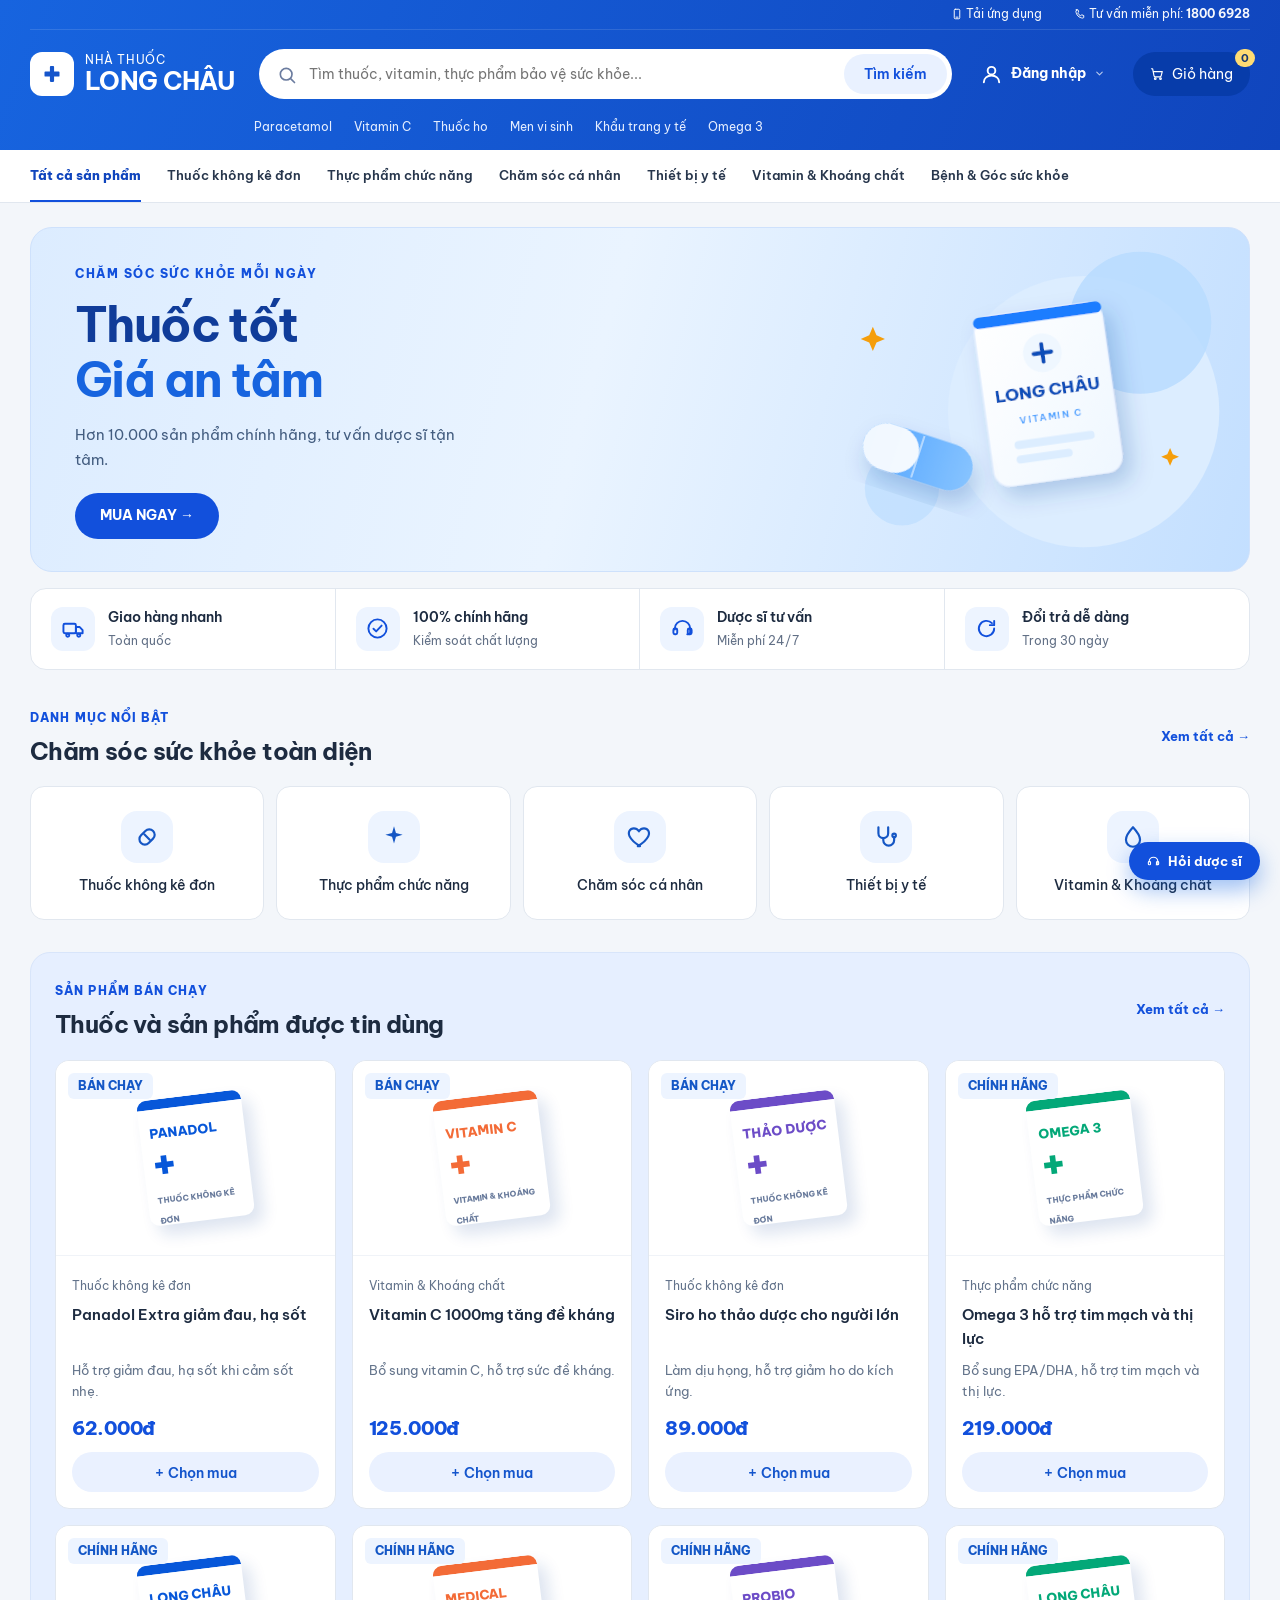
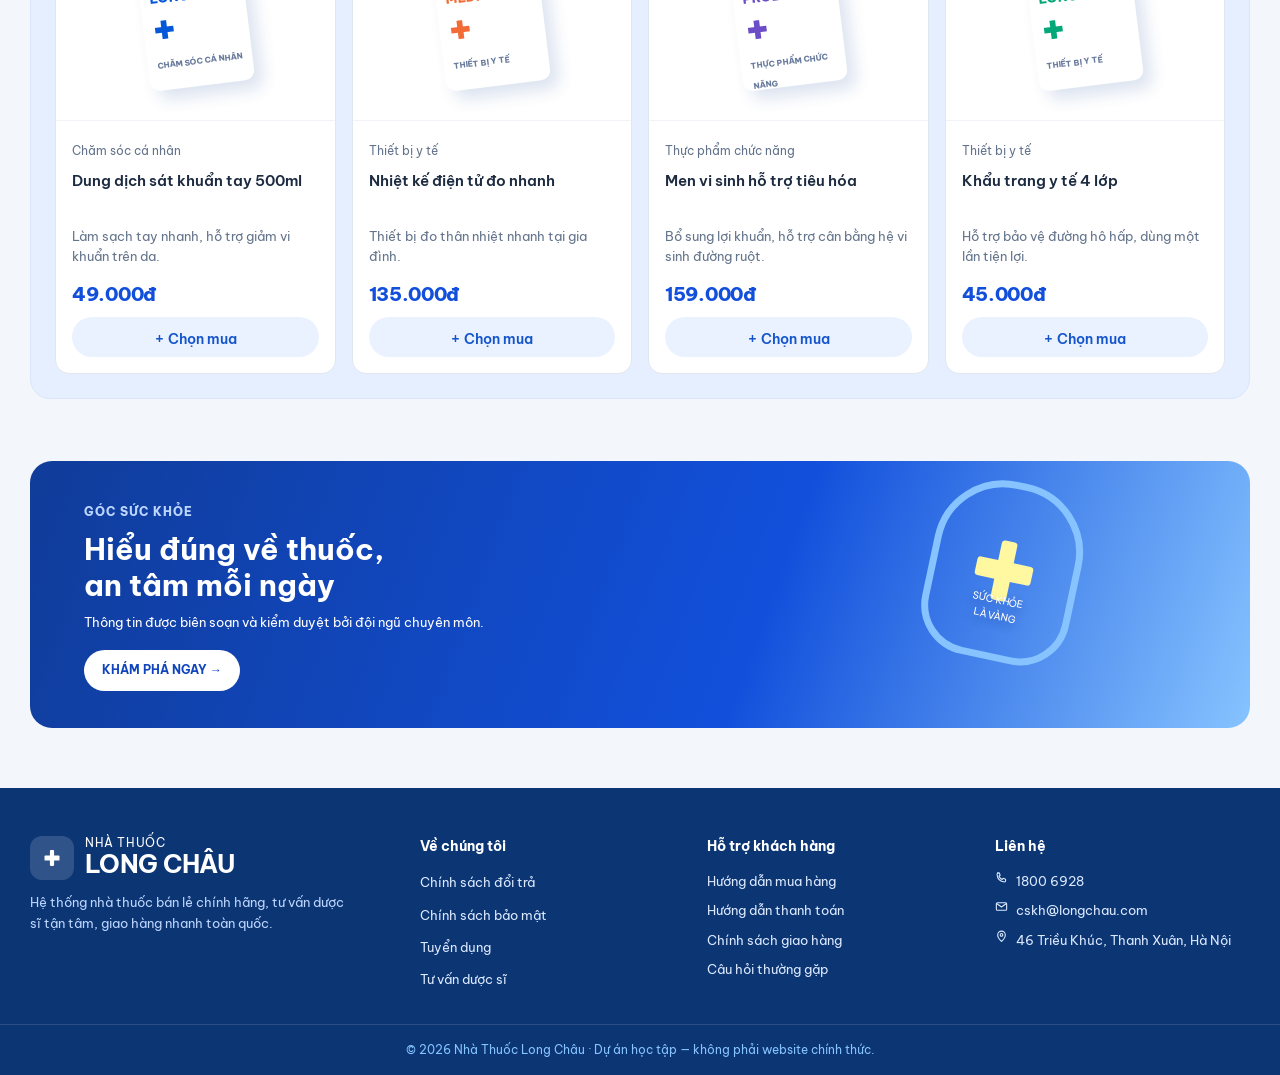
==== identify-service/src/main/resources/static/index.html @ c0bcef38 "Add storefront, staff portal, and Google OAuth login" ====
<!doctype html>
<html lang="vi">
  <head>
    <meta charset="utf-8" />
    <meta name="viewport" content="width=device-width, initial-scale=1" />
    <title>Nhà thuốc Long Châu</title>
    <link rel="preconnect" href="https://fonts.googleapis.com" />
    <link rel="preconnect" href="https://fonts.gstatic.com" crossorigin />
    <link
      href="https://fonts.googleapis.com/css2?family=Be+Vietnam+Pro:wght@400;500;600;700;800&display=swap"
      rel="stylesheet"
    />
    <link rel="stylesheet" href="assets/css/style.css?v=24" />
    <link rel="stylesheet" href="assets/css/refresh.css?v=43" />
  </head>
  <body>
    <header class="site-header">
      <div class="topline">
        <span><svg class="icon-svg" viewBox="0 0 24 24" fill="none" stroke="currentColor" stroke-width="2" stroke-linecap="round" stroke-linejoin="round" ><rect x="6.5" y="2.5" width="11" height="19" rx="2"/><line x1="10" y1="18.3" x2="14" y2="18.3"/></svg> Tải ứng dụng</span
        ><span><svg class="icon-svg" viewBox="0 0 24 24" fill="none" stroke="currentColor" stroke-width="2" stroke-linecap="round" stroke-linejoin="round" ><path d="M4.5 3.5h3.4l1.6 4.4-2.2 1.8a13 13 0 0 0 6 6l1.8-2.2 4.4 1.6v3.4c0 1-.9 1.8-1.9 1.7C9.9 19.6 4.4 14.1 3.8 6.4c-.1-1 .7-1.9 1.7-1.9Z"/></svg> Tư vấn miễn phí: <b>1800 6928</b></span>
      </div>
      <div class="header-main wrap">
        <a class="brand" href="#top" aria-label="Nhà thuốc Long Châu"
          ><span class="brand-mark"><svg class="icon-svg filled" viewBox="0 0 24 24" fill="currentColor" ><path d="M10.5 2.5h3a1 1 0 0 1 1 1V9h5.5a1 1 0 0 1 1 1v4a1 1 0 0 1-1 1H14.5v5.5a1 1 0 0 1-1 1h-3a1 1 0 0 1-1-1V15H4a1 1 0 0 1-1-1v-4a1 1 0 0 1 1-1h5.5V3.5a1 1 0 0 1 1-1Z"/></svg></span
          ><span>NHÀ THUỐC<strong>LONG CHÂU</strong></span></a
        >
        <label class="search"
          ><span><svg class="icon-svg" viewBox="0 0 24 24" fill="none" stroke="currentColor" stroke-width="2" stroke-linecap="round" stroke-linejoin="round" ><circle cx="11" cy="11" r="7"/><line x1="21" y1="21" x2="16.65" y2="16.65"/></svg></span
          ><input
            id="searchInput"
            placeholder="Tìm thuốc, vitamin, thực phẩm bảo vệ sức khỏe..."
          /><button id="searchButton">Tìm kiếm</button></label
        >
        <div class="account-menu" id="accountMenu">
          <a class="account" id="accountLink" href="staff/login.html"
            ><span><svg class="icon-svg" viewBox="0 0 24 24" fill="none" stroke="currentColor" stroke-width="2" stroke-linecap="round" stroke-linejoin="round" ><circle cx="12" cy="8" r="4"/><path d="M4 20c0-4 3.6-7 8-7s8 3 8 7"/></svg></span><b id="accountLabel">Đăng nhập</b><i class="account-caret"><svg class="icon-svg" viewBox="0 0 24 24" fill="none" stroke="currentColor" stroke-width="2.4" stroke-linecap="round" stroke-linejoin="round"><polyline points="6 9 12 15 18 9"/></svg></i></a
          >
          <div class="account-dropdown" id="accountDropdown" hidden>
            <button type="button" data-nav="personal"><svg class="icon-svg" viewBox="0 0 24 24" fill="none" stroke="currentColor" stroke-width="2" stroke-linecap="round" stroke-linejoin="round" ><circle cx="12" cy="12" r="9"/><circle cx="12" cy="10" r="3"/><path d="M6.5 19c1-2.5 3.2-4 5.5-4s4.5 1.5 5.5 4"/></svg> <span>Thông tin cá nhân</span></button>
            <button type="button" data-nav="orders"><svg class="icon-svg" viewBox="0 0 24 24" fill="none" stroke="currentColor" stroke-width="2" stroke-linecap="round" stroke-linejoin="round" ><rect x="5" y="4" width="14" height="17" rx="2"/><path d="M9 3.5h6a1 1 0 0 1 1 1V6H8V4.5a1 1 0 0 1 1-1Z"/><line x1="8" y1="11" x2="16" y2="11"/><line x1="8" y1="15" x2="14" y2="15"/></svg> <span>Đơn hàng của tôi</span></button>
            <button type="button" data-nav="address"><svg class="icon-svg" viewBox="0 0 24 24" fill="none" stroke="currentColor" stroke-width="2" stroke-linecap="round" stroke-linejoin="round" ><path d="M12 21s7-6.5 7-12a7 7 0 1 0-14 0c0 5.5 7 12 7 12Z"/><circle cx="12" cy="9" r="2.4"/></svg> <span>Sổ địa chỉ nhận hàng</span></button>
            <button type="button" class="logout" id="headerLogout"><svg class="icon-svg" viewBox="0 0 24 24" fill="none" stroke="currentColor" stroke-width="2" stroke-linecap="round" stroke-linejoin="round" ><path d="M9 21H5a2 2 0 0 1-2-2V5a2 2 0 0 1 2-2h4"/><polyline points="16 17 21 12 16 7"/><line x1="21" y1="12" x2="9" y2="12"/></svg> <span>Đăng xuất</span></button>
          </div>
        </div>
        <button class="cart" id="cartButton" aria-label="Giỏ hàng">
          <svg class="icon-svg" viewBox="0 0 24 24" fill="none" stroke="currentColor" stroke-width="2" stroke-linecap="round" stroke-linejoin="round" ><circle cx="9" cy="20" r="1.4"/><circle cx="18" cy="20" r="1.4"/><path d="M2.5 3h2l2.4 12.2a2 2 0 0 0 2 1.6h8.2a2 2 0 0 0 2-1.6L21 8H6"/></svg> <span>Giỏ hàng</span><i id="cartCount">0</i>
        </button>
      </div>
      <div class="keywords wrap">
        <a href="#products" data-search="Paracetamol">Paracetamol</a
        ><a href="#products" data-search="Vitamin C">Vitamin C</a
        ><a href="#products" data-search="Siro ho">Thuốc ho</a
        ><a href="#products" data-search="Men vi sinh">Men vi sinh</a
        ><a href="#products" data-search="Khẩu trang y tế">Khẩu trang y tế</a
        ><a href="#products" data-search="Omega 3">Omega 3</a>
      </div>
    </header>

    <nav class="category-nav">
      <div class="wrap">
        <a href="#products" data-category="">Tất cả sản phẩm</a
        ><a href="#products" data-category="Thuốc không kê đơn"
          >Thuốc không kê đơn</a
        ><a href="#products" data-category="Thực phẩm chức năng"
          >Thực phẩm chức năng</a
        ><a href="#products" data-category="Chăm sóc cá nhân"
          >Chăm sóc cá nhân</a
        ><a href="#products" data-category="Thiết bị y tế">Thiết bị y tế</a
        ><a href="#advice">Bệnh & Góc sức khỏe</a
        >
      </div>
    </nav>

    <main id="top">
      <section class="hero">
        <div class="wrap hero-inner">
          <div class="hero-copy">
            <span class="hero-tag">CHĂM SÓC SỨC KHỎE MỖI NGÀY</span>
            <h1>Thuốc tốt<br /><em>Giá an tâm</em></h1>
            <p>Hơn 10.000 sản phẩm chính hãng, tư vấn dược sĩ tận tâm.</p>
            <a class="cta" href="#products">MUA NGAY →</a>
          </div>
          <div class="hero-art" aria-hidden="true">
            <svg viewBox="0 0 520 380" xmlns="http://www.w3.org/2000/svg">
              <defs>
                <linearGradient id="heroCard" x1="0" y1="0" x2="1" y2="1">
                  <stop offset="0" stop-color="#ffffff" />
                  <stop offset="1" stop-color="#eff7ff" />
                </linearGradient>
                <linearGradient id="heroCapsule" x1="0" y1="0" x2="1" y2="0">
                  <stop offset="0" stop-color="#4fa3ff" />
                  <stop offset="1" stop-color="#86c3ff" />
                </linearGradient>
                <filter id="heroShadow" x="-40%" y="-40%" width="180%" height="180%">
                  <feDropShadow dx="10" dy="14" stdDeviation="14" flood-color="#0b3e94" flood-opacity="0.22" />
                </filter>
              </defs>
              <circle cx="345" cy="205" r="168" fill="#dcedff" />
              <circle cx="415" cy="95" r="88" fill="#b9dcff" opacity="0.85" />
              <circle cx="120" cy="300" r="46" fill="#b9dcff" opacity="0.6" />

              <g transform="rotate(-8 300 190)" filter="url(#heroShadow)">
                <rect x="222" y="78" width="160" height="212" rx="20" fill="url(#heroCard)" stroke="#eaf2ff" stroke-width="1.5" />
                <rect x="222" y="78" width="160" height="14" rx="7" fill="#1f7dff" />
                <circle cx="302" cy="132" r="24" fill="#eff7ff" />
                <path d="M302 121v22M291 132h22" stroke="#0b4eb8" stroke-width="5" stroke-linecap="round" />
                <text x="302" y="186" text-anchor="middle" font-family="'Be Vietnam Pro', sans-serif" font-weight="800" font-size="21" fill="#0b4eb8">LONG CHÂU</text>
                <text x="302" y="216" text-anchor="middle" font-family="'Be Vietnam Pro', sans-serif" font-weight="700" font-size="11" letter-spacing="2" fill="#4fa3ff">VITAMIN C</text>
                <rect x="252" y="236" width="100" height="10" rx="5" fill="#dcedff" />
                <rect x="252" y="254" width="70" height="10" rx="5" fill="#dcedff" />
              </g>

              <g transform="rotate(18 140 260)" filter="url(#heroShadow)">
                <rect x="70" y="232" width="140" height="58" rx="29" fill="url(#heroCapsule)" />
                <rect x="70" y="232" width="70" height="58" rx="29" fill="#ffffff" opacity="0.92" />
                <line x1="140" y1="234" x2="140" y2="288" stroke="#ffffff" stroke-width="2" opacity="0.6" />
              </g>

              <g fill="#f59e0b">
                <path d="M84 100l4.5 10.5L99 115l-10.5 4.5L84 130l-4.5-10.5L69 115l10.5-4.5z" />
                <path d="M452 250l3.4 7.8L463 261l-7.6 3.4L452 272l-3.4-7.6L441 261l7.6-3.2z" />
              </g>
            </svg>
          </div>
        </div>
      </section>

      <section class="benefits wrap">
        <div>
          <span><svg class="icon-svg" viewBox="0 0 24 24" fill="none" stroke="currentColor" stroke-width="2" stroke-linecap="round" stroke-linejoin="round" ><rect x="1.5" y="7" width="13" height="10" rx="1.5"/><path d="M14.5 10.5h4l3 3.2V17h-7Z"/><circle cx="6" cy="19" r="1.6"/><circle cx="17.5" cy="19" r="1.6"/></svg></span>
          <p><b>Giao hàng nhanh</b>Toàn quốc</p>
        </div>
        <div>
          <span><svg class="icon-svg" viewBox="0 0 24 24" fill="none" stroke="currentColor" stroke-width="2" stroke-linecap="round" stroke-linejoin="round" ><circle cx="12" cy="12" r="9.5"/><polyline points="7.8 12.3 10.6 15 16.3 9"/></svg></span>
          <p><b>100% chính hãng</b>Kiểm soát chất lượng</p>
        </div>
        <div>
          <span><svg class="icon-svg" viewBox="0 0 24 24" fill="none" stroke="currentColor" stroke-width="2" stroke-linecap="round" stroke-linejoin="round" ><path d="M4 13v-1a8 8 0 0 1 16 0v1"/><path d="M20 13v3a2 2 0 0 1-2 2h-1"/><rect x="2.5" y="12" width="4" height="6" rx="1.5"/><rect x="17.5" y="12" width="4" height="6" rx="1.5"/></svg></span>
          <p><b>Dược sĩ tư vấn</b>Miễn phí 24/7</p>
        </div>
        <div>
          <span><svg class="icon-svg" viewBox="0 0 24 24" fill="none" stroke="currentColor" stroke-width="2" stroke-linecap="round" stroke-linejoin="round" ><path d="M20 12a8 8 0 1 1-2.3-5.6"/><polyline points="20 4 20 8.5 15.5 8.5"/></svg></span>
          <p><b>Đổi trả dễ dàng</b>Trong 30 ngày</p>
        </div>
      </section>

      <section class="wrap section categories">
        <div class="section-heading">
          <div>
            <span class="eyebrow">DANH MỤC NỔI BẬT</span>
            <h2>Chăm sóc sức khỏe toàn diện</h2>
          </div>
          <a href="#products">Xem tất cả →</a>
        </div>
        <div class="category-grid">
          <button data-category="Thuốc không kê đơn">
            <span class="icon pink"><svg class="icon-svg" viewBox="0 0 24 24" fill="none" stroke="currentColor" stroke-width="2" stroke-linecap="round" stroke-linejoin="round" ><path d="M6.5 17.5a5 5 0 0 1 0-7.07l4-4a5 5 0 1 1 7.07 7.07l-4 4a5 5 0 0 1-7.07 0Z"/><line x1="9.5" y1="9.5" x2="14.5" y2="14.5"/></svg></span>Thuốc không kê đơn</button
          ><button data-category="Thực phẩm chức năng">
            <span class="icon yellow"><svg class="icon-svg filled" viewBox="0 0 24 24" fill="currentColor" ><path d="M12 2l1.8 6.2L20 10l-6.2 1.8L12 18l-1.8-6.2L4 10l6.2-1.8L12 2Z"/></svg></span>Thực phẩm chức năng</button
          ><button data-category="Chăm sóc cá nhân">
            <span class="icon purple"><svg class="icon-svg" viewBox="0 0 24 24" fill="none" stroke="currentColor" stroke-width="2" stroke-linecap="round" stroke-linejoin="round" ><path d="M12 20.5s-7.5-4.6-9.7-9.3C.7 7.6 2.6 4 6.3 4c2 0 3.6 1.1 4.7 2.7C12.1 5.1 13.7 4 15.7 4c3.7 0 5.6 3.6 4 7.2-2.2 4.7-9.7 9.3-9.7 9.3Z"/></svg></span>Chăm sóc cá nhân</button
          ><button data-category="Thiết bị y tế">
            <span class="icon blue"><svg class="icon-svg" viewBox="0 0 24 24" fill="none" stroke="currentColor" stroke-width="2" stroke-linecap="round" stroke-linejoin="round" ><path d="M5 3v5.5a4.5 4.5 0 0 0 9 0V3"/><path d="M9.5 13v2a5 5 0 0 0 10 0v-2"/><circle cx="19.5" cy="10.5" r="1.6"/></svg></span>Thiết bị y tế</button
          ><button data-category="Vitamin & Khoáng chất">
            <span class="icon green"><svg class="icon-svg" viewBox="0 0 24 24" fill="none" stroke="currentColor" stroke-width="2" stroke-linecap="round" stroke-linejoin="round" ><path d="M12 3s6.5 7 6.5 11.5a6.5 6.5 0 0 1-13 0C5.5 10 12 3 12 3Z"/></svg></span>Vitamin & Khoáng chất</button
          ><button data-category="Mẹ và bé">
            <span class="icon peach"><svg class="icon-svg" viewBox="0 0 24 24" fill="none" stroke="currentColor" stroke-width="2" stroke-linecap="round" stroke-linejoin="round" ><circle cx="12" cy="12" r="9.5"/><path d="M8.5 14.5c1 1.3 2.2 2 3.5 2s2.5-.7 3.5-2"/><line x1="8.5" y1="9.5" x2="8.5" y2="9.6" stroke-width="3"/><line x1="15.5" y1="9.5" x2="15.5" y2="9.6" stroke-width="3"/></svg></span>Mẹ và bé
          </button>
        </div>
      </section>

      <section class="wrap section" id="products">
        <div class="section-heading">
          <div>
            <span class="eyebrow">SẢN PHẨM BÁN CHẠY</span>
            <h2>Thuốc và sản phẩm được tin dùng</h2>
          </div>
          <a href="#products" id="clearFilter">Xem tất cả →</a>
        </div>
        <div id="activeFilter" class="active-filter" hidden></div>
        <div id="productGrid" class="product-grid" aria-live="polite"></div>
        <p id="emptyState" class="empty" hidden>
          Không tìm thấy sản phẩm phù hợp. Hãy thử từ khóa khác.
        </p>
      </section>

      <section class="health-banner wrap" id="advice">
        <div>
          <span>GÓC SỨC KHỎE</span>
          <h2>Hiểu đúng về thuốc,<br />an tâm mỗi ngày</h2>
          <p>Thông tin được biên soạn và kiểm duyệt bởi đội ngũ chuyên môn.</p>
          <a href="#advice">KHÁM PHÁ NGAY →</a>
        </div>
        <div class="shield">
          <svg class="icon-svg filled" viewBox="0 0 24 24" fill="currentColor" ><path d="M10.5 2.5h3a1 1 0 0 1 1 1V9h5.5a1 1 0 0 1 1 1v4a1 1 0 0 1-1 1H14.5v5.5a1 1 0 0 1-1 1h-3a1 1 0 0 1-1-1V15H4a1 1 0 0 1-1-1v-4a1 1 0 0 1 1-1h5.5V3.5a1 1 0 0 1 1-1Z"/></svg><small>SỨC KHỎE<br />LÀ VÀNG</small>
        </div>
      </section>
    </main>
    <footer id="stores">
      <div class="wrap footer-grid">
        <div class="footer-col footer-about">
          <div class="brand footer-brand">
            <span class="brand-mark"><svg class="icon-svg filled" viewBox="0 0 24 24" fill="currentColor" ><path d="M10.5 2.5h3a1 1 0 0 1 1 1V9h5.5a1 1 0 0 1 1 1v4a1 1 0 0 1-1 1H14.5v5.5a1 1 0 0 1-1 1h-3a1 1 0 0 1-1-1V15H4a1 1 0 0 1-1-1v-4a1 1 0 0 1 1-1h5.5V3.5a1 1 0 0 1 1-1Z"/></svg></span
            ><span>NHÀ THUỐC<strong>LONG CHÂU</strong></span>
          </div>
          <p>Hệ thống nhà thuốc bán lẻ chính hãng, tư vấn dược sĩ tận tâm, giao hàng nhanh toàn quốc.</p>
        </div>
        <div class="footer-col">
          <h4>Về chúng tôi</h4>
          <ul>
            <li><a href="#advice">Chính sách đổi trả</a></li>
            <li><a href="#advice">Chính sách bảo mật</a></li>
            <li><a href="#advice">Tuyển dụng</a></li>
            <li><a href="#advice">Tư vấn dược sĩ</a></li>
          </ul>
        </div>
        <div class="footer-col">
          <h4>Hỗ trợ khách hàng</h4>
          <ul>
            <li>Hướng dẫn mua hàng</li>
            <li>Hướng dẫn thanh toán</li>
            <li>Chính sách giao hàng</li>
            <li>Câu hỏi thường gặp</li>
          </ul>
        </div>
        <div class="footer-col">
          <h4>Liên hệ</h4>
          <ul class="footer-contact">
            <li><svg class="icon-svg" viewBox="0 0 24 24" fill="none" stroke="currentColor" stroke-width="2" stroke-linecap="round" stroke-linejoin="round" ><path d="M4.5 3.5h3.4l1.6 4.4-2.2 1.8a13 13 0 0 0 6 6l1.8-2.2 4.4 1.6v3.4c0 1-.9 1.8-1.9 1.7C9.9 19.6 4.4 14.1 3.8 6.4c-.1-1 .7-1.9 1.7-1.9Z"/></svg> 1800 6928</li>
            <li><svg class="icon-svg" viewBox="0 0 24 24" fill="none" stroke="currentColor" stroke-width="2" stroke-linecap="round" stroke-linejoin="round" ><rect x="2.5" y="5" width="19" height="14" rx="2"/><path d="M3 6.5l9 6.5 9-6.5"/></svg> cskh@longchau.com</li>
            <li><svg class="icon-svg" viewBox="0 0 24 24" fill="none" stroke="currentColor" stroke-width="2" stroke-linecap="round" stroke-linejoin="round" ><path d="M12 21s7-6.5 7-12a7 7 0 1 0-14 0c0 5.5 7 12 7 12Z"/><circle cx="12" cy="9" r="2.4"/></svg> 46 Triều Khúc, Thanh Xuân, Hà Nội</li>
          </ul>
        </div>
      </div>
      <div class="footer-bottom">© 2026 Nhà Thuốc Long Châu · Dự án học tập — không phải website chính thức.</div>
    </footer>
    <aside class="consult-widget" id="consultWidget">
      <section class="consult-panel" id="consultPanel" hidden>
        <header>
          <div>
            <b>Chatbox tư vấn</b>
            <span>Dược sĩ Long Châu sẽ phản hồi trên hệ thống.</span>
          </div>
          <button type="button" id="consultClose">×</button>
        </header>
        <div class="consult-messages" id="consultMessages"></div>
        <form id="consultForm">
          <textarea
            id="consultQuestion"
            placeholder="Nhập triệu chứng hoặc câu hỏi cần tư vấn..."
          ></textarea>
          <div class="consult-compose-tools">
            <label class="consult-image-button"
              ><input id="consultImageInput" type="file" accept="image/png,image/jpeg,image/webp,image/gif" />Gửi ảnh</label
            >
            <button type="button" class="consult-image-clear" id="consultImageClear" hidden>Xóa ảnh</button>
          </div>
          <div class="consult-image-preview" id="consultImagePreview" hidden>
            <img alt="Ảnh khách hàng chọn để gửi tư vấn" />
          </div>
          <button type="submit">Gửi</button>
        </form>
      </section>
      <button class="consult" id="consultToggle" type="button">
        <svg class="icon-svg" viewBox="0 0 24 24" fill="none" stroke="currentColor" stroke-width="2" stroke-linecap="round" stroke-linejoin="round" ><path d="M4 13v-1a8 8 0 0 1 16 0v1"/><path d="M20 13v3a2 2 0 0 1-2 2h-1"/><rect x="2.5" y="12" width="4" height="6" rx="1.5"/><rect x="17.5" y="12" width="4" height="6" rx="1.5"/></svg><span>Hỏi dược sĩ</span>
      </button>
    </aside>
    <div class="notice-modal" id="noticeModal" hidden role="dialog" aria-modal="true" aria-labelledby="noticeTitle">
      <section class="notice-card">
        <div class="notice-icon" id="noticeIcon">✓</div>
        <div><h2 id="noticeTitle">Thông báo</h2><p id="noticeMessage"></p></div>
        <button type="button" class="notice-close" id="noticeClose" aria-label="Đóng">×</button>
        <button type="button" class="notice-button" id="noticeButton">Đã hiểu</button>
      </section>
    </div>
    <script src="assets/js/backend-boot.js?v=1"></script>
    <script src="assets/js/cart-api.js?v=4"></script>
<script src="assets/js/app.js?v=44"></script>
  </body>
</html>
---- identify-service/src/main/resources/static/assets/css/style.css ----
:root {
  --blue-50: #eff7ff;
  --blue-100: #dcedff;
  --blue-200: #b9dcff;
  --blue-300: #86c3ff;
  --blue-400: #4fa3ff;
  --blue-500: #1f7dff;
  --blue-600: #0f62e0;
  --blue-700: #0b4eb8;
  --blue-800: #0a3f92;
  --blue-900: #0c3574;
  --blue: var(--blue-600);
  --blue-dark: var(--blue-700);
  --ink: #16294c;
  --muted: #64748b;
  --pale: #eff7ff;
  --line: #dfeaff;
  --orange: #ff6b2c;
  --amber: #f59e0b;
  --green: #16a34a;
  --red: #e0435a;
  --shadow-card: 0 2px 12px rgba(15, 98, 224, 0.09);
  --shadow-card-hover: 0 14px 30px rgba(15, 98, 224, 0.16);
  --radius-card: 18px;
  --radius-pill: 999px;
}
* {
  box-sizing: border-box;
}
.icon-svg {
  width: 1em;
  height: 1em;
  display: inline-block;
  vertical-align: -0.15em;
  flex-shrink: 0;
  stroke: currentColor;
}
.icon-svg.filled {
  fill: currentColor;
  stroke: none;
}
html {
  scroll-behavior: smooth;
}
body {
  margin: 0;
  font-family: "Be Vietnam Pro", Arial, sans-serif;
  color: var(--ink);
  background: var(--pale);
}
.wrap {
  width: min(1220px, calc(100% - 40px));
  margin: auto;
}
.site-header {
  position: sticky;
  top: 0;
  z-index: 40;
  color: var(--ink);
  background: linear-gradient(
    to bottom,
    var(--blue-700) 0,
    var(--blue-700) 34px,
    #fff 34px,
    #fff 100%
  );
  box-shadow: 0 2px 14px rgba(11, 61, 145, 0.1);
}
.topline {
  height: 34px;
  display: flex;
  gap: 32px;
  justify-content: flex-end;
  align-items: center;
  width: min(1220px, calc(100% - 40px));
  margin: auto;
  font-size: 12.5px;
  color: #fff;
  opacity: 0.96;
}
.header-main {
  min-height: 82px;
  display: flex;
  gap: 20px;
  align-items: center;
}
.brand {
  color: var(--blue-800);
  text-decoration: none;
  font-size: 12px;
  line-height: 1.15;
  display: flex;
  align-items: center;
  gap: 11px;
  white-space: nowrap;
}
.brand strong {
  display: block;
  color: var(--blue-700);
  font-size: 24px;
  letter-spacing: -1.3px;
}
.brand-mark {
  font-size: 20px;
  font-weight: 800;
  color: #fff;
  background: linear-gradient(145deg, var(--blue-500), var(--blue-700));
  border-radius: 11px;
  width: 40px;
  height: 40px;
  display: grid;
  place-items: center;
  box-shadow: 0 6px 14px rgba(15, 98, 224, 0.35);
}
.search {
  height: 48px;
  border-radius: var(--radius-pill);
  background: var(--blue-50);
  border: 1.5px solid var(--line);
  display: flex;
  align-items: center;
  color: #6b7c9f;
  flex: 1;
  max-width: 590px;
  padding-left: 20px;
  font-size: 20px;
  transition: 0.2s;
}
.search:focus-within {
  border-color: var(--blue-400);
  background: #fff;
  box-shadow: 0 0 0 4px var(--blue-100);
}
.search input {
  border: 0;
  outline: 0;
  min-width: 0;
  flex: 1;
  padding: 0 12px;
  font: 15px inherit;
  color: var(--ink);
  background: transparent;
}
.search button {
  border: 0;
  background: var(--blue-600);
  color: white;
  font: 600 14px inherit;
  align-self: stretch;
  margin: 4px;
  padding: 0 22px;
  border-radius: var(--radius-pill);
  cursor: pointer;
  transition: 0.2s;
}
.search button:hover {
  background: var(--blue-700);
}
.account-menu {
  position: relative;
}
.account {
  color: var(--blue-700);
  text-decoration: none;
  font-size: 12.5px;
  display: grid;
  text-align: center;
  gap: 1px;
  padding: 8px 12px;
  border-radius: 14px;
  transition: 0.2s;
}
.account:hover {
  background: var(--blue-50);
}
.account span {
  font-size: 21px;
}
.account-caret {
  font-style: normal;
  font-size: 11px !important;
  opacity: 0.7;
}
.account-dropdown {
  position: absolute;
  top: calc(100% + 12px);
  right: 0;
  z-index: 60;
  width: 240px;
  overflow: hidden;
  border-radius: 16px;
  background: #fff;
  border: 1px solid var(--line);
  box-shadow: var(--shadow-card-hover);
  text-align: left;
  color: var(--ink);
}
.account-dropdown button {
  width: 100%;
  display: flex;
  align-items: center;
  gap: 11px;
  border: 0;
  border-bottom: 1px solid #eef2f9;
  padding: 14px 18px;
  background: #fff;
  color: #344663;
  text-align: left;
  font: 600 14px inherit;
  cursor: pointer;
  transition: 0.15s;
}
.account-dropdown button span {
  font-size: 14px;
}
.account-dropdown button:hover {
  background: var(--blue-50);
  color: var(--blue-700);
}
.account-dropdown button.logout {
  border-bottom: 0;
  color: var(--red);
}
.account-dropdown button.logout:hover {
  background: #fdeef0;
  color: var(--red);
}
.cart {
  position: relative;
  border: 0;
  border-radius: var(--radius-pill);
  background: var(--blue-600);
  color: #fff;
  padding: 13px 22px;
  font: 600 15px inherit;
  cursor: pointer;
  white-space: nowrap;
  box-shadow: 0 8px 18px rgba(15, 98, 224, 0.28);
  transition: 0.2s;
}
.cart:hover {
  background: var(--blue-700);
  transform: translateY(-1px);
}
.cart i {
  position: absolute;
  background: var(--red);
  color: white;
  border-radius: var(--radius-pill);
  font-style: normal;
  font-size: 11px;
  min-width: 18px;
  padding: 2px;
  right: -6px;
  top: -7px;
}
.keywords {
  display: flex;
  gap: 10px;
  padding: 12px 0 13px 210px;
  font-size: 12.5px;
  white-space: nowrap;
  overflow: hidden;
}
.keywords span,
.keywords a {
  padding: 6px 14px;
  border-radius: var(--radius-pill);
  background: var(--blue-50);
  color: var(--blue-700);
  font-weight: 600;
  text-decoration: none;
}
.keywords a:hover {
  color: var(--blue-800);
}
.category-nav {
  box-shadow: 0 2px 10px rgba(15, 98, 224, 0.06);
  background: #fff;
}
.category-nav .wrap {
  min-height: 56px;
  display: flex;
  align-items: center;
  justify-content: space-between;
  gap: 18px;
}
.category-nav a {
  position: relative;
  display: inline-flex;
  align-items: center;
  height: 56px;
  color: #4b5c7c;
  text-decoration: none;
  font-size: 14px;
  font-weight: 600;
  white-space: nowrap;
  border-bottom: 2px solid transparent;
  transition: 0.15s;
}
.category-nav a:hover {
  color: var(--blue-700);
}
.category-nav a.current {
  color: var(--blue-700);
  font-weight: 800;
  border-bottom-color: var(--blue-600);
}
.hero {
  background: radial-gradient(circle at 77% 30%, var(--blue-100) 0 5%, transparent 19%),
    linear-gradient(110deg, var(--blue-50), #f7fbff 53%, var(--blue-100));
  overflow: hidden;
}
.hero-inner {
  min-height: 370px;
  position: relative;
  display: flex;
  align-items: center;
}
.hero-copy {
  position: relative;
  z-index: 2;
}
.hero-tag,
.eyebrow {
  font-size: 12px;
  font-weight: 800;
  letter-spacing: 0.8px;
  color: var(--blue-600);
}
.hero h1 {
  font-size: 50px;
  line-height: 1.1;
  letter-spacing: -2px;
  margin: 12px 0;
  color: var(--blue-800);
}
.hero h1 em {
  color: var(--blue-500);
  font-style: normal;
}
.hero p {
  font-size: 16px;
  margin: 0 0 25px;
  color: #4c6690;
}
.cta,
.health-banner a {
  display: inline-block;
  background: var(--blue-600);
  color: #fff;
  border-radius: var(--radius-pill);
  padding: 13px 27px;
  text-decoration: none;
  font-weight: 700;
  font-size: 14px;
  box-shadow: 0 10px 22px rgba(15, 98, 224, 0.32);
  transition: 0.2s;
}
.cta:hover,
.health-banner a:hover {
  background: var(--blue-700);
  transform: translateY(-1px);
}
.hero-art {
  position: absolute;
  width: 500px;
  max-width: 46vw;
  right: 2%;
  bottom: -8px;
  top: 8px;
}
.hero-art svg {
  width: 100%;
  height: 100%;
  display: block;
}
@media (max-width: 900px) {
  .hero-art {
    display: none;
  }
}
.benefits {
  display: grid;
  grid-template-columns: repeat(4, 1fr);
  border: 1px solid var(--line);
  border-radius: var(--radius-card);
  background: #fff;
  box-shadow: var(--shadow-card);
  margin-top: -28px;
  position: relative;
  z-index: 3;
}
.benefits div {
  display: flex;
  align-items: center;
  gap: 13px;
  padding: 20px;
  border-right: 1px solid var(--line);
}
.benefits div:last-child {
  border: 0;
}
.benefits span {
  font-size: 24px;
  color: var(--blue-600);
}
.benefits p {
  font-size: 12px;
  color: var(--muted);
  margin: 0;
}
.benefits b {
  display: block;
  color: var(--ink);
  font-size: 13px;
  margin-bottom: 4px;
}
.section {
  padding: 62px 0 0;
}
.section-heading {
  display: flex;
  justify-content: space-between;
  align-items: end;
  margin-bottom: 24px;
}
.section-heading h2 {
  font-size: 26px;
  letter-spacing: -0.8px;
  margin: 6px 0 0;
  color: var(--ink);
}
.section-heading > a {
  color: var(--blue-600);
  font-size: 14px;
  text-decoration: none;
  font-weight: 700;
}
.category-grid {
  display: grid;
  grid-template-columns: repeat(6, 1fr);
  gap: 15px;
}
.category-grid button {
  cursor: pointer;
  border: 1px solid var(--line);
  border-radius: 16px;
  background: #fff;
  color: var(--ink);
  font: 600 13px inherit;
  padding: 20px 8px;
  min-height: 126px;
  display: flex;
  gap: 12px;
  flex-direction: column;
  align-items: center;
  justify-content: center;
  transition: 0.2s;
}
.category-grid button:hover {
  border-color: var(--blue-300);
  transform: translateY(-3px);
  box-shadow: var(--shadow-card-hover);
}
.icon {
  font-size: 28px;
  border-radius: 50%;
  width: 58px;
  height: 58px;
  display: grid;
  place-items: center;
}
.pink {
  background: #ffeef4;
}
.yellow {
  background: #fff6dc;
}
.purple {
  background: #f1ecff;
}
.blue {
  background: var(--blue-100);
}
.green {
  background: #e6f9ec;
}
.peach {
  background: #ffeee4;
}
.product-grid {
  display: grid;
  grid-template-columns: repeat(4, 1fr);
  gap: 18px;
}
.product {
  position: relative;
  border: 1px solid var(--line);
  border-radius: var(--radius-card);
  background: #fff;
  overflow: hidden;
  box-shadow: var(--shadow-card);
  transition: 0.2s;
}
.product:hover {
  transform: translateY(-4px);
  box-shadow: var(--shadow-card-hover);
}
.product-image {
  height: 175px;
  background: linear-gradient(145deg, var(--blue-50), var(--blue-100));
  display: grid;
  place-items: center;
  overflow: hidden;
}
.product-photo {
  width: 100%;
  height: 100%;
  object-fit: cover;
}
.pill-box {
  background: #fff;
  border-radius: 10px;
  width: 105px;
  height: 126px;
  padding: 14px 10px;
  box-shadow: 8px 10px 16px rgba(11, 62, 148, 0.14);
  border-top: 10px solid var(--pill, var(--blue-600));
  transform: rotate(-7deg);
  color: var(--pill, var(--blue-600));
  font-size: 13px;
  font-weight: 800;
}
.pill-box b {
  display: block;
  font-size: 24px;
  margin: 4px 0;
}
.pill-box small {
  font-size: 8px;
  color: #697b9c;
}
.badge {
  position: absolute;
  top: 12px;
  left: 12px;
  background: var(--blue-600);
  color: #fff;
  border-radius: var(--radius-pill);
  padding: 4px 10px;
  font-size: 10px;
  font-weight: 800;
}
.product-content {
  padding: 14px;
}
.product-type {
  color: var(--muted);
  font-size: 11px;
}
.product h3 {
  font-size: 14px;
  line-height: 1.45;
  margin: 7px 0;
  height: 40px;
  overflow: hidden;
  color: var(--ink);
}
.product-desc {
  height: 48px;
  margin: 0 0 8px;
  color: #6d7e9c;
  font-size: 11px;
  line-height: 1.45;
  overflow: hidden;
}
.price {
  font-size: 17px;
  color: var(--blue-700);
  font-weight: 800;
}
.stock-note {
  display: block;
  margin-top: 5px;
  color: #6f819f;
  font-size: 10px;
}
.add {
  position: absolute;
  right: 14px;
  bottom: 14px;
  width: 34px;
  height: 34px;
  border-radius: 50%;
  border: 0;
  background: var(--blue-600);
  color: #fff;
  font-size: 20px;
  cursor: pointer;
  box-shadow: 0 8px 16px rgba(15, 98, 224, 0.32);
  transition: 0.2s;
}
.add:hover:not(:disabled) {
  background: var(--blue-700);
  transform: scale(1.06);
}
.add:disabled {
  opacity: 0.45;
  cursor: not-allowed;
  box-shadow: none;
}
.active-filter {
  font-size: 13px;
  color: var(--blue-600);
  font-weight: 700;
  margin: -10px 0 15px;
}
.empty {
  text-align: center;
  padding: 40px;
  color: #6c7f9f;
}
.customer-grid {
  display: grid;
  grid-template-columns: 1fr 1fr;
  gap: 18px;
}
.account-area {
  margin-top: 40px;
  padding: 34px 0 58px;
}
.account-breadcrumb {
  margin-bottom: 22px;
  color: var(--blue-600);
  font-size: 13px;
}
.account-breadcrumb a {
  color: inherit;
  text-decoration: none;
}
.account-breadcrumb a:hover {
  text-decoration: underline;
}
.account-breadcrumb span {
  padding: 0 9px;
  color: var(--muted);
}
.profile-layout {
  display: block;
}

/* ============ Khung tài khoản kiểu Long Châu: sidebar + nội dung ============ */
.account-shell {
  display: grid;
  grid-template-columns: 260px minmax(0, 1fr);
  gap: 24px;
  align-items: start;
}
.account-sidebar {
  display: flex;
  flex-direction: column;
  gap: 16px;
  position: sticky;
  top: 90px;
}
.account-sidebar-card {
  border-radius: var(--radius-card);
  padding: 28px 20px;
  text-align: center;
  color: #fff;
  background: linear-gradient(155deg, var(--blue-600), var(--blue-800));
  box-shadow: var(--shadow-card);
}
.account-sidebar-card .profile-avatar.large {
  margin: 0 auto 14px;
  background: rgba(255, 255, 255, 0.16);
  border: 3px solid rgba(255, 255, 255, 0.35);
  color: #fff;
  box-shadow: none;
  width: 76px;
  height: 76px;
  font-size: 28px;
}
.account-sidebar-card strong {
  display: block;
  font-size: 15px;
}
.account-sidebar-card span {
  display: block;
  margin-top: 4px;
  font-size: 12px;
  color: var(--blue-100);
  overflow-wrap: anywhere;
}
.account-nav {
  display: flex;
  flex-direction: column;
  gap: 3px;
  padding: 10px;
  border-radius: var(--radius-card);
  background: #fff;
  box-shadow: var(--shadow-card);
}
.account-nav button {
  display: flex;
  align-items: center;
  gap: 10px;
  width: 100%;
  border: 0;
  background: transparent;
  text-align: left;
  padding: 12px 14px;
  border-radius: 12px;
  font: 600 13.5px inherit;
  color: #45536b;
  cursor: pointer;
  transition: 0.2s;
}
.account-nav button:hover {
  background: var(--blue-50);
}
.account-nav button.active {
  background: var(--blue-600);
  color: #fff;
}
.account-nav button.logout {
  color: var(--red);
  margin-top: 6px;
  border-top: 1px solid #eef2f9;
  border-radius: 0 0 12px 12px;
  padding-top: 15px;
}
.account-nav button.logout:hover {
  background: #fdedf0;
}
.account-main {
  min-width: 0;
}
@media (max-width: 900px) {
  .account-shell {
    grid-template-columns: 1fr;
  }
  .account-sidebar {
    position: static;
  }
  .account-nav {
    flex-direction: row;
    overflow-x: auto;
  }
  .account-nav button.logout {
    border-top: 0;
    border-left: 1px solid #eef2f9;
  }
}

/* ============ Form: sửa thông tin cá nhân & đổi mật khẩu ============ */
.form-card {
  background: #fff;
  border-radius: var(--radius-card);
  box-shadow: var(--shadow-card);
  padding: 26px 28px;
  margin-bottom: 20px;
}
.form-card-head {
  margin-bottom: 18px;
}
.form-card-head h2 {
  margin: 0 0 4px;
  font-size: 16px;
  color: var(--ink);
}
.form-card-head span {
  font-size: 12.5px;
  color: var(--muted);
}
.account-form {
  display: flex;
  flex-direction: column;
  gap: 14px;
}
.account-form[hidden] {
  display: none;
}
.account-form label {
  display: flex;
  flex-direction: column;
  gap: 6px;
  font-size: 12.5px;
  font-weight: 600;
  color: #526279;
}
.account-form input {
  border: 1px solid var(--line);
  border-radius: 10px;
  padding: 11px 14px;
  font: 500 14px "Be Vietnam Pro", inherit;
  color: var(--ink);
  outline: none;
  background: #fbfdff;
  transition: 0.2s;
}
.account-form input:focus {
  border-color: var(--blue-500);
  box-shadow: 0 0 0 3px var(--blue-100);
  background: #fff;
}
.form-readonly-grid {
  display: grid;
  grid-template-columns: repeat(auto-fit, minmax(150px, 1fr));
  gap: 14px;
  padding: 14px 16px;
  background: var(--blue-50);
  border-radius: 12px;
}
.form-readonly-grid div span {
  display: block;
  font-size: 11.5px;
  color: var(--muted);
}
.form-readonly-grid div b {
  display: block;
  margin-top: 3px;
  font-size: 13.5px;
  color: var(--ink);
  overflow-wrap: anywhere;
}
.form-msg {
  margin: 0;
  font-size: 12.5px;
  font-weight: 600;
}
.form-msg.success {
  color: var(--green);
}
.form-msg.error {
  color: var(--red);
}
.account-form button[type="submit"] {
  align-self: flex-start;
  display: inline-flex;
  align-items: center;
  gap: 8px;
  border: 0;
  border-radius: var(--radius-pill);
  padding: 12px 24px;
  background: var(--blue-600);
  color: #fff;
  font: 700 13.5px inherit;
  cursor: pointer;
  transition: 0.2s;
}
.account-form button[type="submit"]:hover {
  background: var(--blue-700);
}
.account-form button[type="submit"]:disabled {
  opacity: 0.6;
  cursor: not-allowed;
}

/* ============ Thông tin cá nhân: dạng xem danh sách (giống long châu thật) ============ */
.info-card {
  background: #fff;
  border-radius: var(--radius-card);
  box-shadow: var(--shadow-card);
  padding: 26px 30px 30px;
  margin-bottom: 20px;
}
.info-card-title {
  margin: 0 0 20px;
  font-size: 18px;
  color: var(--ink);
}
.info-avatar-wrap {
  display: flex;
  justify-content: center;
  margin-bottom: 18px;
}
.info-avatar {
  display: grid;
  place-items: center;
  width: 100px;
  height: 100px;
  border-radius: 50%;
  background: linear-gradient(145deg, var(--blue-100), var(--blue-300));
  font-size: 46px;
  color: var(--blue-700);
}
.info-rows {
  border-top: 1px solid #eef2f9;
}
.info-row {
  display: grid;
  grid-template-columns: 170px 1fr;
  gap: 18px;
  align-items: center;
  padding: 17px 4px;
  border-bottom: 1px solid #eef2f9;
  font-size: 14px;
}
.info-row > span {
  color: var(--muted);
}
.info-row > b {
  color: var(--ink);
  font-weight: 700;
  overflow-wrap: anywhere;
}
.info-row-value {
  display: flex;
  align-items: center;
  gap: 14px;
}
.info-row-value b {
  color: var(--ink);
  font-weight: 700;
}
.info-edit-btn {
  border: 0;
  background: transparent;
  color: var(--blue-600);
  font: 600 12.5px inherit;
  cursor: pointer;
  padding: 3px 6px;
}
.info-edit-btn:hover {
  text-decoration: underline;
}
.inline-edit-form {
  margin-top: 20px;
  padding-top: 18px;
  border-top: 1px dashed var(--line);
}
.inline-edit-actions {
  display: flex;
  gap: 10px;
}
.inline-edit-actions button[type="button"] {
  border: 1px solid var(--line);
  border-radius: var(--radius-pill);
  padding: 12px 22px;
  background: #fff;
  color: #526279;
  font: 700 13.5px inherit;
  cursor: pointer;
  transition: 0.2s;
}
.inline-edit-actions button[type="button"]:hover {
  background: #f4f7fb;
}

/* ============ Đơn hàng của tôi: tab lọc trạng thái ============ */
.order-filter-tabs {
  display: flex;
  gap: 26px;
  overflow-x: auto;
  padding: 0 24px;
  border-bottom: 1px solid #eef2f9;
}
.order-filter-tab {
  flex: none;
  border: 0;
  background: transparent;
  padding: 16px 2px;
  font: 600 13.5px inherit;
  color: var(--muted);
  cursor: pointer;
  border-bottom: 2px solid transparent;
  white-space: nowrap;
}
.order-filter-tab:hover {
  color: var(--blue-600);
}
.order-filter-tab.active {
  color: var(--blue-600);
  border-bottom-color: var(--blue-600);
}

/* ============ Thẻ đơn hàng ============ */
.order-card {
  margin: 18px 24px;
  border: 1px solid var(--line);
  border-radius: 16px;
  overflow: hidden;
}
.order-card-head {
  display: flex;
  flex-wrap: wrap;
  align-items: center;
  justify-content: space-between;
  gap: 8px;
  padding: 14px 18px;
  background: var(--blue-50);
  font-size: 13px;
}
.order-card-head-left {
  display: flex;
  align-items: center;
  gap: 8px;
  color: var(--muted);
  flex-wrap: wrap;
}
.order-card-head-left b {
  color: var(--ink);
}
.order-status {
  display: inline-flex;
  align-items: center;
  gap: 6px;
  font-weight: 700;
  font-size: 13px;
}
.order-status:before {
  content: "";
  width: 8px;
  height: 8px;
  border-radius: 50%;
  background: currentColor;
}
.order-status.st-pending { color: var(--amber); }
.order-status.st-confirmed { color: var(--blue-600); }
.order-status.st-completed { color: var(--green); }
.order-status.st-cancelled { color: var(--red); }
.order-card-items {
  padding: 6px 18px;
}
.order-card-item {
  display: grid;
  grid-template-columns: 52px 1fr auto;
  gap: 14px;
  align-items: center;
  padding: 14px 0;
  border-bottom: 1px solid #f2f5fa;
}
.order-card-item:last-child {
  border-bottom: 0;
}
.order-card-item-thumb {
  display: grid;
  place-items: center;
  width: 52px;
  height: 52px;
  border-radius: 10px;
  background: var(--blue-50);
  font-size: 20px;
  color: var(--blue-600);
}
.order-card-item-info b {
  display: block;
  font-size: 13.5px;
  color: var(--ink);
  margin-bottom: 3px;
}
.order-card-item-info span {
  font-size: 12px;
  color: var(--muted);
}
.order-card-item-price {
  text-align: right;
  font-size: 13.5px;
  font-weight: 700;
  color: var(--ink);
  white-space: nowrap;
}
.order-card-item-price small {
  display: block;
  font-weight: 500;
  color: var(--muted);
  font-size: 11.5px;
}
.order-card-foot {
  display: flex;
  align-items: center;
  justify-content: space-between;
  gap: 10px;
  flex-wrap: wrap;
  padding: 14px 18px;
  border-top: 1px solid #f2f5fa;
}
.order-card-foot-left {
  display: flex;
  align-items: center;
  gap: 18px;
  font-size: 13px;
}
.order-view-detail {
  border: 0;
  background: transparent;
  color: var(--blue-600);
  font: 600 13px inherit;
  cursor: pointer;
  padding: 0;
}
.order-view-detail:hover {
  text-decoration: underline;
}
.order-card-total b {
  color: var(--blue-700);
}
.order-card-actions {
  display: flex;
  gap: 10px;
}
.order-card-actions button {
  border: 0;
  border-radius: var(--radius-pill);
  padding: 10px 20px;
  font: 700 12.5px inherit;
  cursor: pointer;
  transition: 0.2s;
}
.btn-buy-again {
  background: var(--blue-600);
  color: #fff;
}
.btn-buy-again:hover {
  background: var(--blue-700);
}
.btn-cancel-order {
  background: #fdedf0;
  color: var(--red);
}
.btn-cancel-order:hover {
  background: #fbdde3;
}

/* ============ Modal chi tiết đơn hàng ============ */
.order-detail-modal {
  position: fixed;
  inset: 0;
  z-index: 60;
  display: grid;
  place-items: center;
  padding: 24px;
}
.order-detail-modal[hidden] {
  display: none;
}
.order-detail-backdrop {
  position: absolute;
  inset: 0;
  background: rgba(15, 30, 60, 0.55);
}
.order-detail-card {
  position: relative;
  width: min(920px, 100%);
  max-height: 88vh;
  overflow: auto;
  background: #fff;
  border-radius: var(--radius-card);
  box-shadow: var(--shadow-card-hover);
  padding: 30px;
}
.order-detail-close {
  position: absolute;
  top: 16px;
  right: 16px;
  border: 0;
  background: #f4f7fb;
  color: #526279;
  width: 34px;
  height: 34px;
  border-radius: 50%;
  font-size: 20px;
  cursor: pointer;
}
.order-detail-grid {
  display: grid;
  grid-template-columns: minmax(0, 1fr) 300px;
  gap: 28px;
}
@media (max-width: 720px) {
  .order-detail-grid {
    grid-template-columns: 1fr;
  }
}
.order-detail-head {
  display: flex;
  justify-content: space-between;
  align-items: flex-start;
  flex-wrap: wrap;
  gap: 8px;
  margin-bottom: 4px;
}
.order-detail-head h3 {
  margin: 0 0 4px;
  font-size: 18px;
  color: var(--ink);
}
.order-detail-head small {
  color: var(--muted);
  font-size: 12.5px;
}
.order-detail-eta {
  margin: 18px 0;
  padding: 16px 18px;
  border-radius: 14px;
  background: var(--blue-50);
}
.order-detail-eta b {
  display: block;
  margin-bottom: 4px;
  font-size: 15px;
  color: var(--ink);
}
.order-detail-eta span {
  font-size: 13px;
  color: var(--muted);
}
.order-detail-recipient {
  display: grid;
  grid-template-columns: 1fr 1fr;
  gap: 16px;
  margin-bottom: 20px;
}
@media (max-width: 520px) {
  .order-detail-recipient {
    grid-template-columns: 1fr;
  }
}
.order-detail-recipient div b {
  display: block;
  font-size: 11.5px;
  color: var(--muted);
  font-weight: 600;
  margin-bottom: 6px;
}
.order-detail-recipient div p {
  margin: 0;
  font-size: 13.5px;
  color: var(--ink);
  line-height: 1.5;
}
.order-detail-products h4 {
  margin: 0 0 8px;
  font-size: 13.5px;
  color: var(--ink);
}
.payment-info-card {
  border: 1px solid var(--line);
  border-radius: 16px;
  padding: 20px;
  align-self: start;
}
.payment-info-card h4 {
  margin: 0 0 14px;
  font-size: 14.5px;
  color: var(--ink);
}
.payment-row {
  display: flex;
  justify-content: space-between;
  padding: 8px 0;
  font-size: 13px;
  color: #526279;
}
.payment-row b {
  color: var(--ink);
}
.payment-row.total {
  margin-top: 6px;
  padding-top: 14px;
  border-top: 1px solid var(--line);
  font-size: 14.5px;
}
.payment-row.total b {
  color: var(--blue-700);
  font-size: 17px;
}
.payment-method-row {
  display: flex;
  align-items: center;
  gap: 10px;
  margin-top: 14px;
  padding: 12px 14px;
  border-radius: 12px;
  background: var(--blue-50);
  font-size: 13px;
  font-weight: 600;
  color: var(--ink);
}
.payment-info-card .btn-buy-again {
  width: 100%;
  margin-top: 16px;
  padding: 13px;
  font-size: 13.5px;
}
.profile-pane-who {
  display: flex;
  align-items: center;
  gap: 14px;
}
.profile-pane-who strong,
.profile-pane-who span {
  display: block;
}
.profile-pane-who strong {
  font-size: 16px;
  color: var(--ink);
}
.profile-pane-who span {
  margin-top: 3px;
  font-size: 12px;
  color: var(--muted);
}
.profile-avatar {
  display: grid;
  place-items: center;
  width: 56px;
  height: 56px;
  margin: auto;
  border: 3px solid #fff;
  border-radius: 50%;
  background: linear-gradient(145deg, var(--blue-100), var(--blue-400));
  color: var(--blue-800);
  font-size: 21px;
  font-weight: 800;
  box-shadow: var(--shadow-card);
}
.profile-avatar.large {
  width: 98px;
  height: 98px;
  margin: 0;
  border-width: 5px;
  font-size: 35px;
}
.profile-content {
  min-height: 470px;
  overflow: hidden;
  border-radius: var(--radius-card);
  background: #fff;
  box-shadow: var(--shadow-card);
}
.profile-pane-title {
  display: flex;
  justify-content: space-between;
  align-items: center;
  padding: 20px 24px;
  border-bottom: 1px solid #eef2f9;
  background: linear-gradient(145deg, var(--blue-50), #fff 65%);
}
.profile-pane-title h2 {
  margin: 0;
  font-size: 20px;
  color: var(--ink);
}
.profile-pane-title span {
  color: var(--muted);
  font-size: 12px;
}
.profile-main {
  display: grid;
  grid-template-columns: 150px minmax(0, 1fr);
  gap: 36px;
  align-items: start;
  width: min(720px, calc(100% - 48px));
  margin: 50px auto;
}
.profile-details {
  margin: 0;
}
.profile-details div {
  display: grid;
  grid-template-columns: 145px 1fr;
  gap: 15px;
  padding: 16px 0;
  border-bottom: 1px solid #eef2f9;
  font-size: 14px;
}
.profile-details dt { color: var(--muted); }
.profile-details dd { margin: 0; color: var(--ink); font-weight: 700; text-align: right; overflow-wrap: anywhere; }
.profile-empty {
  padding: 105px 24px;
  text-align: center;
  color: #657692;
}
.profile-empty b { display: block; font-size: 42px; }
.profile-empty p { font-size: 14px; }
.profile-empty button {
  border: 0;
  border-radius: var(--radius-pill);
  padding: 12px 22px;
  background: var(--blue-600);
  color: #fff;
  font: 700 13px inherit;
  cursor: pointer;
  transition: 0.2s;
}
.profile-empty button:hover {
  background: var(--blue-700);
}
.address-card {
  display: flex;
  gap: 16px;
  width: min(610px, calc(100% - 48px));
  margin: 50px auto;
  padding: 22px;
  border: 1px solid var(--line);
  border-radius: 16px;
  background: var(--blue-50);
}
.address-card > span { color: var(--blue-600); font-size: 25px; }
.address-card b { color: var(--ink); font-size: 14px; }
.address-card p { margin: 7px 0 0; color: #6c7d98; font-size: 13px; line-height: 1.5; }
.customer-panel {
  border: 1px solid var(--line);
  border-radius: 16px;
  background: #fff;
  padding: 18px;
}
.panel-title {
  display: flex;
  align-items: start;
  justify-content: space-between;
  gap: 12px;
  margin-bottom: 14px;
}
.panel-title h3 {
  margin: 0 0 4px;
  font-size: 16px;
  color: var(--ink);
}
.panel-title p {
  margin: 0;
  color: var(--muted);
  font-size: 12px;
  line-height: 1.5;
}
.panel-title button {
  border: 0;
  border-radius: var(--radius-pill);
  padding: 9px 14px;
  background: var(--blue-50);
  color: var(--blue-700);
  font: 700 12px inherit;
  cursor: pointer;
  transition: 0.15s;
}
.panel-title button:hover {
  background: var(--blue-100);
}
.cart-rows,
.history-rows {
  display: grid;
  gap: 12px;
}
.cart-row,
.history-row {
  border: 1px solid var(--line);
  border-radius: 14px;
  padding: 14px;
  display: grid;
  gap: 10px;
  font-size: 12px;
  transition: 0.15s;
}
.cart-row {
  grid-template-columns: 1fr auto auto auto;
  align-items: center;
}
.cart-row:hover,
.history-row:hover {
  box-shadow: var(--shadow-card);
}
.history-row {
  display: block;
  padding: 18px;
}
.history-row-head {
  display: flex;
  justify-content: space-between;
  align-items: flex-start;
  gap: 10px;
}
.history-row-head b {
  display: block;
  font-size: 14px;
  color: var(--ink);
}
.history-row-head small {
  display: block;
  margin-top: 3px;
  color: var(--muted);
}
.history-row-head strong {
  color: var(--blue-700);
  font-size: 16px;
  white-space: nowrap;
}
.history-row-foot {
  display: flex;
  justify-content: space-between;
  align-items: center;
  margin-top: 12px;
  padding-top: 12px;
  border-top: 1px dashed var(--line);
}
.history-row-foot small {
  color: var(--muted);
}

/* Thanh trạng thái đơn hàng */
.order-steps {
  position: relative;
  display: flex;
  justify-content: space-between;
  margin: 20px 6px 18px;
}
.order-steps::before {
  content: "";
  position: absolute;
  top: 13px;
  left: 6%;
  right: 6%;
  height: 2px;
  background: var(--line);
  z-index: 0;
}
.order-step {
  position: relative;
  z-index: 1;
  display: flex;
  flex-direction: column;
  align-items: center;
  gap: 6px;
  flex: 1;
}
.order-step-dot {
  display: grid;
  place-items: center;
  width: 26px;
  height: 26px;
  border-radius: 50%;
  background: #fff;
  border: 2px solid var(--line);
  color: #9aa8c2;
  font-size: 12px;
  font-weight: 800;
  transition: 0.2s;
}
.order-step b {
  font-size: 11px;
  font-weight: 600;
  color: #9aa8c2;
  text-align: center;
}
.order-step.done .order-step-dot,
.order-step.current .order-step-dot {
  border-color: var(--blue-600);
  background: var(--blue-600);
  color: #fff;
  box-shadow: 0 4px 10px rgba(15, 98, 224, 0.35);
}
.order-step.done b,
.order-step.current b {
  color: var(--blue-700);
  font-weight: 800;
}
.order-cancelled {
  margin: 16px 0;
  padding: 11px 14px;
  border-radius: 10px;
  background: #fdedf0;
  color: var(--red);
  font-weight: 700;
  font-size: 13px;
  text-align: center;
}

/* Danh sách sản phẩm trong đơn hàng */
.order-items {
  display: grid;
  gap: 10px;
  padding-top: 4px;
}
.order-item {
  display: grid;
  grid-template-columns: 44px 1fr auto;
  gap: 10px;
  align-items: center;
}
.order-item-image {
  display: grid;
  place-items: center;
  width: 44px;
  height: 44px;
  border-radius: 10px;
  background: linear-gradient(145deg, var(--blue-50), var(--blue-100));
}
.pill-box.mini {
  width: 30px;
  height: 34px;
  padding: 5px 4px 3px;
  border-radius: 5px;
  border-top-width: 5px;
  transform: none;
  font-size: 7px;
  box-shadow: 3px 4px 8px rgba(11, 62, 148, 0.14);
}
.pill-box.mini b {
  font-size: 12px;
  margin: 1px 0;
}
.order-item-info b {
  display: block;
  font-size: 13px;
  color: var(--ink);
}
.order-item-info span {
  display: block;
  margin-top: 2px;
  font-size: 11px;
  color: var(--muted);
}
.order-item strong {
  font-size: 13px;
  color: var(--ink);
  white-space: nowrap;
}
.cart-row b,
.cart-row small {
  display: block;
}
.cart-row small {
  color: var(--muted);
  margin: 4px 0 0;
  line-height: 1.5;
}
.qty {
  display: flex;
  align-items: center;
  border: 1px solid var(--line);
  border-radius: var(--radius-pill);
  overflow: hidden;
}
.qty button,
.remove,
.cancel-order {
  border: 0;
  background: var(--blue-50);
  color: var(--blue-700);
  font-weight: 800;
  cursor: pointer;
  transition: 0.15s;
}
.qty button {
  width: 30px;
  height: 30px;
}
.qty button:hover {
  background: var(--blue-100);
}
.qty input {
  width: 46px;
  height: 30px;
  border: 0;
  border-left: 1px solid var(--line);
  border-right: 1px solid var(--line);
  text-align: center;
  outline: 0;
}
.remove,
.cancel-order {
  border-radius: var(--radius-pill);
  padding: 8px 12px;
  color: var(--red);
  background: #fdedf0;
}
.remove:hover,
.cancel-order:hover {
  background: #fbdde3;
}
.checkout-form {
  display: grid;
  gap: 12px;
  margin-top: 15px;
}
.checkout-form label {
  display: grid;
  gap: 7px;
  color: #122d5a;
  font-size: 12px;
  font-weight: 700;
}
.checkout-form input,
.checkout-form select,
.checkout-form textarea {
  border: 1px solid var(--line);
  border-radius: 10px;
  padding: 11px 13px;
  font: 13px inherit;
  color: var(--ink);
  background: #fff;
  outline: none;
  transition: 0.15s;
}
.checkout-form input:focus,
.checkout-form select:focus,
.checkout-form textarea:focus {
  border-color: var(--blue-400);
  box-shadow: 0 0 0 4px var(--blue-100);
}
.checkout-form textarea {
  min-height: 72px;
  resize: vertical;
}
.checkout-total {
  border-top: 1px solid var(--line);
  padding-top: 13px;
  display: flex;
  justify-content: space-between;
  align-items: center;
}
.checkout-total span {
  color: var(--muted);
  font-size: 12px;
}
.checkout-total strong {
  color: var(--blue-700);
  font-size: 17px;
}
.checkout-form button {
  border: 0;
  border-radius: var(--radius-pill);
  padding: 13px;
  background: var(--blue-600);
  color: #fff;
  font: 800 13px inherit;
  cursor: pointer;
  box-shadow: 0 10px 20px rgba(15, 98, 224, 0.28);
  transition: 0.2s;
}
.checkout-form button:hover {
  background: var(--blue-700);
}
.buy-now-btn {
  width: 100%;
  margin-top: 14px;
  border: 0;
  border-radius: var(--radius-pill);
  padding: 13px;
  background: var(--blue-600);
  color: #fff;
  font: 800 13px inherit;
  cursor: pointer;
  box-shadow: 0 10px 20px rgba(15, 98, 224, 0.28);
  transition: 0.2s;
}
.buy-now-btn:hover {
  background: var(--blue-700);
}
.empty-mini {
  margin: 0;
  padding: 20px;
  color: var(--muted);
  text-align: center;
  font-size: 12px;
}
.health-banner {
  margin-top: 62px;
  border-radius: 22px;
  min-height: 235px;
  overflow: hidden;
  padding: 37px 54px;
  background: linear-gradient(110deg, var(--blue-800), var(--blue-600) 60%, var(--blue-300));
  color: #fff;
  position: relative;
}
.health-banner span {
  font-size: 12px;
  font-weight: 800;
  letter-spacing: 1px;
  color: var(--blue-200);
}
.health-banner h2 {
  font-size: 30px;
  line-height: 1.2;
  margin: 8px 0;
}
.health-banner p {
  font-size: 13px;
  margin: 0 0 17px;
}
.health-banner a {
  background: #fff;
  color: var(--blue-700);
  box-shadow: none;
  padding: 11px 18px;
  font-size: 12px;
}
.shield {
  position: absolute;
  right: 14%;
  top: 20px;
  width: 150px;
  height: 180px;
  border-radius: 70px 70px 50px 50px;
  border: 7px solid var(--blue-300);
  display: flex;
  align-items: center;
  justify-content: center;
  font-size: 76px;
  color: #fff8a0;
  transform: rotate(12deg);
  text-shadow: 0 4px 8px rgba(0, 48, 125, 0.4);
}
.shield small {
  font-size: 10px;
  color: #fff;
  text-align: center;
  position: absolute;
  bottom: 30px;
  letter-spacing: 0;
}
footer#stores {
  margin-top: 60px;
  background: var(--blue-900);
  color: var(--blue-100);
  font-size: 13px;
}
.footer-grid {
  display: grid;
  grid-template-columns: 1.4fr 1fr 1fr 1fr;
  gap: 32px;
  padding: 48px 0 32px;
}
.footer-col h4 {
  margin: 0 0 14px;
  color: #fff;
  font-size: 14px;
}
.footer-col ul {
  list-style: none;
  margin: 0;
  padding: 0;
  display: flex;
  flex-direction: column;
  gap: 9px;
}
.footer-col ul a {
  color: var(--blue-100);
  text-decoration: none;
}
.footer-col ul a:hover {
  color: #fff;
}
.footer-contact li {
  display: flex;
  align-items: flex-start;
  gap: 8px;
}
.footer-about p {
  margin: 12px 0 0;
  font-size: 13px;
  line-height: 1.65;
  color: var(--blue-200);
  max-width: 320px;
}
.footer-bottom {
  border-top: 1px solid rgba(255, 255, 255, 0.12);
  padding: 16px 0;
  text-align: center;
  font-size: 11.5px;
  color: var(--blue-300);
}
.footer-brand {
  color: #fff;
  width: max-content;
}
.footer-brand .brand-mark {
  background: rgba(255, 255, 255, 0.15);
}
.footer-brand strong {
  color: #fff;
}
@media (max-width: 850px) {
  .footer-grid {
    grid-template-columns: repeat(2, 1fr);
  }
}
@media (max-width: 540px) {
  .footer-grid {
    grid-template-columns: 1fr;
    padding: 36px 0 24px;
    gap: 26px;
  }
}
.consult-widget {
  position: fixed;
  right: 20px;
  bottom: 20px;
  z-index: 4;
}
.consult {
  border: 0;
  background: var(--blue-600);
  color: white;
  border-radius: var(--radius-pill);
  padding: 11px 18px;
  display: flex;
  gap: 8px;
  align-items: center;
  box-shadow: 0 10px 22px rgba(15, 98, 224, 0.4);
  font-size: 13px;
  font-weight: 700;
  cursor: pointer;
  transition: 0.2s;
}
.consult:hover {
  background: var(--blue-700);
}
.consult-panel {
  width: min(360px, calc(100vw - 28px));
  margin-bottom: 12px;
  overflow: hidden;
  border: 1px solid var(--line);
  border-radius: 18px;
  background: #fff;
  box-shadow: var(--shadow-card-hover);
}
.consult-panel header {
  display: flex;
  align-items: start;
  justify-content: space-between;
  gap: 14px;
  padding: 16px;
  color: #fff;
  background: linear-gradient(115deg, var(--blue-600), var(--blue-400));
}
.consult-panel header b,
.consult-panel header span {
  display: block;
}
.consult-panel header b {
  font-size: 15px;
}
.consult-panel header span {
  margin-top: 4px;
  font-size: 11px;
  line-height: 1.5;
  opacity: 0.92;
}
.consult-panel header button {
  border: 0;
  background: #ffffff28;
  color: #fff;
  border-radius: 50%;
  width: 28px;
  height: 28px;
  cursor: pointer;
}
.consult-messages {
  max-height: 260px;
  overflow: auto;
  display: grid;
  gap: 9px;
  padding: 14px;
  background: var(--blue-50);
}
.consult-message {
  display: flex;
  align-items: flex-end;
  font-size: 12px;
  line-height: 1.55;
}
.consult-message.is-customer {
  justify-content: flex-end;
}
.consult-message.is-staff {
  justify-content: flex-start;
}
.consult-bubble {
  max-width: min(78%, 520px);
  padding: 10px 12px;
  border: 1px solid var(--line);
  border-radius: 16px;
  background: #fff;
  color: #31415d;
  box-shadow: 0 3px 10px rgba(20, 45, 78, 0.04);
}
.consult-message.is-customer .consult-bubble {
  border-color: #1250dc;
  border-bottom-right-radius: 5px;
  background: #1250dc;
  color: #fff;
}
.consult-message.is-staff .consult-bubble {
  border-bottom-left-radius: 5px;
}
.consult-message.is-pending .consult-bubble {
  background: #f8fbff;
  color: #63738d;
}
.consult-bubble b,
.consult-bubble p,
.consult-bubble small {
  display: block;
}
.consult-bubble b {
  margin-bottom: 4px;
  color: inherit;
}
.consult-bubble p {
  margin: 0;
  overflow-wrap: anywhere;
}
.consult-bubble small {
  margin-top: 7px;
  font-size: 10px;
  opacity: 0.72;
}
.consult-attachment {
  display: block;
  width: min(220px, 100%);
  max-height: 210px;
  margin-top: 8px;
  border-radius: 12px;
  object-fit: cover;
  background: #fff;
}
.consult-empty {
  margin: 0;
  padding: 18px;
  color: #6c7f9f;
  text-align: center;
  font-size: 12px;
  line-height: 1.5;
}
.account-consult-box {
  border: 1px solid var(--line);
  border-radius: 16px;
  overflow: hidden;
  background: #fff;
}
.account-consult-box .consult-messages {
  max-height: 420px;
  min-height: 180px;
  background: var(--blue-50);
}
.account-consult-form {
  display: grid;
  gap: 10px;
  padding: 14px;
  border-top: 1px solid var(--line);
}
.account-consult-form textarea {
  min-height: 78px;
  resize: vertical;
  border: 1px solid var(--line);
  border-radius: 12px;
  padding: 11px;
  font: 13px inherit;
  color: var(--ink);
  outline: none;
  transition: 0.15s;
}
.account-consult-form textarea:focus {
  border-color: var(--blue-400);
  box-shadow: 0 0 0 4px var(--blue-100);
}
.account-consult-form > button[type="submit"] {
  border: 0;
  border-radius: var(--radius-pill);
  padding: 12px;
  background: var(--blue-600);
  color: #fff;
  font: 800 13px inherit;
  cursor: pointer;
  transition: 0.2s;
}
.account-consult-form > button[type="submit"]:hover {
  background: var(--blue-700);
}
.consult-compose-tools {
  display: flex;
  align-items: center;
  gap: 8px;
  flex-wrap: wrap;
}
.consult-image-button {
  display: inline-flex;
  align-items: center;
  justify-content: center;
  min-height: 34px;
  padding: 8px 12px;
  border: 1px solid #cdddf5;
  border-radius: 10px;
  background: #eef4ff;
  color: #1250dc;
  font-size: 12px;
  font-weight: 700;
  cursor: pointer;
}
.consult-image-button input {
  display: none;
}
.consult-image-clear {
  border: 0;
  background: transparent;
  color: #667894;
  font: 700 12px inherit;
  cursor: pointer;
}
.consult-image-preview {
  width: max-content;
  max-width: 100%;
  padding: 6px;
  border: 1px solid var(--line);
  border-radius: 12px;
  background: #fff;
}
.consult-image-preview img {
  display: block;
  width: min(170px, 100%);
  max-height: 135px;
  border-radius: 9px;
  object-fit: cover;
}
#consultForm {
  display: grid;
  gap: 10px;
  padding: 14px;
}
#consultForm textarea {
  min-height: 78px;
  resize: vertical;
  border: 1px solid var(--line);
  border-radius: 12px;
  padding: 11px;
  font: 13px inherit;
  color: var(--ink);
  outline: none;
  transition: 0.15s;
}
#consultForm textarea:focus {
  border-color: var(--blue-400);
  box-shadow: 0 0 0 4px var(--blue-100);
}
#consultForm > button[type="submit"] {
  border: 0;
  border-radius: var(--radius-pill);
  padding: 12px;
  background: var(--blue-600);
  color: #fff;
  font: 800 13px inherit;
  cursor: pointer;
  transition: 0.2s;
}
#consultForm > button[type="submit"]:hover {
  background: var(--blue-700);
}
.notice-modal {
  position: fixed;
  inset: 0;
  z-index: 40;
  display: grid;
  place-items: center;
  padding: 20px;
  background: rgba(10, 35, 82, 0.55);
  backdrop-filter: blur(4px);
}
.notice-modal[hidden] { display: none; }
.notice-card {
  position: relative;
  display: grid;
  grid-template-columns: 50px 1fr;
  gap: 15px;
  width: min(460px, 100%);
  padding: 28px;
  border-radius: 22px;
  background: #fff;
  box-shadow: 0 30px 70px rgba(6, 28, 68, 0.35);
}
.notice-icon { display: grid; place-items: center; width: 46px; height: 46px; border-radius: 50%; background: #e5f8ef; color: var(--green); font-size: 24px; font-weight: 800; }
.notice-modal[data-type="error"] .notice-icon { background: #fdedf0; color: var(--red); }
.notice-card h2 { margin: 3px 25px 7px 0; color: var(--ink); font-size: 19px; }
.notice-card p { margin: 0; color: #61728f; font-size: 14px; line-height: 1.6; }
.notice-close { position: absolute; top: 12px; right: 13px; border: 0; background: transparent; color: #71809a; font-size: 25px; cursor: pointer; }
.notice-button { grid-column: 2; justify-self: start; margin-top: 8px; border: 0; border-radius: var(--radius-pill); padding: 10px 20px; background: var(--blue-600); color: #fff; font: 700 13px inherit; cursor: pointer; transition: 0.2s; }
.notice-button:hover { background: var(--blue-700); }

@media (max-width: 850px) {
  .account,
  .keywords {
    display: none;
  }
  .header-main {
    gap: 12px;
  }
  .hero-art {
    opacity: 0.4;
    right: -120px;
  }
  .category-nav .wrap {
    overflow: auto;
    justify-content: flex-start;
  }
  .category-grid {
    grid-template-columns: repeat(3, 1fr);
  }
  .product-grid {
    grid-template-columns: repeat(2, 1fr);
  }
  .customer-grid {
    grid-template-columns: 1fr;
  }
  .benefits {
    grid-template-columns: repeat(2, 1fr);
  }
  .benefits div:nth-child(2) {
    border: 0;
  }
  .hero h1 {
    font-size: 42px;
  }
}
@media (max-width: 540px) {
  .wrap {
    width: min(100% - 24px, 1220px);
  }
  .topline {
    display: none;
  }
  .site-header {
    background: #fff;
  }
  .header-main {
    min-height: 68px;
  }
  .brand strong {
    font-size: 18px;
  }
  .brand-mark {
    width: 32px;
    height: 32px;
    font-size: 16px;
  }
  .search {
    height: 40px;
    padding-left: 10px;
  }
  .search input {
    font-size: 11px;
  }
  .search button {
    display: none;
  }
  .cart {
    padding: 11px;
    font-size: 0;
  }
  .cart span {
    display: none;
  }
  .category-grid {
    grid-template-columns: repeat(2, 1fr);
  }
  .benefits {
    margin-top: 0;
    border-radius: 0;
  }
  .benefits div {
    padding: 13px 8px;
  }
  .hero-inner {
    min-height: 310px;
  }
  .health-banner {
    padding: 30px 24px;
  }
  .shield {
    opacity: 0.35;
    right: -25px;
  }
  .section-heading h2 {
    font-size: 22px;
  }
  .product-grid {
    gap: 10px;
  }
  .product h3 {
    font-size: 12px;
  }
  .cart-row {
    grid-template-columns: 1fr;
  }
  .account-area {
    margin-top: 24px;
    padding: 25px 0 42px;
  }
  .profile-main {
    grid-template-columns: 1fr;
    justify-items: center;
    gap: 22px;
    margin: 30px auto;
  }
  .profile-details {
    width: 100%;
  }
  .profile-details div {
    grid-template-columns: 1fr;
    gap: 7px;
  }
  .profile-details dd { text-align: left; }
  .profile-pane-title { padding: 18px; }
  .profile-pane-title span { display: none; }
  .account-dropdown { width: 220px; }
  .product-image {
    height: 140px;
  }
}

/* ============ Trang account.html: khách chưa đăng nhập ============ */
.guest-card {
  max-width: 480px;
  margin: 30px auto 60px;
  padding: 46px 34px;
  text-align: center;
  border-radius: var(--radius-card);
  background: #fff;
  box-shadow: var(--shadow-card);
}
.guest-card > span {
  display: grid;
  place-items: center;
  width: 62px;
  height: 62px;
  margin: 0 auto 18px;
  border-radius: 50%;
  background: var(--blue-100);
  color: var(--blue-600);
  font-size: 26px;
}
.guest-card h2 {
  margin: 0 0 10px;
  font-size: 21px;
  color: var(--ink);
}
.guest-card p {
  margin: 0 0 24px;
  color: #6c7d98;
  font-size: 13px;
  line-height: 1.6;
}
.guest-card .cta {
  display: inline-block;
  border-radius: var(--radius-pill);
  padding: 13px 27px;
  background: var(--blue-600);
  color: #fff;
  text-decoration: none;
  font-weight: 700;
  font-size: 13px;
}

/* ============ Tab Giỏ hàng & Thanh toán ============ */
.checkout-layout {
  display: grid;
  grid-template-columns: 1fr 1fr;
  gap: 18px;
  padding: 24px;
}
.delivery-method {
  display: grid;
  grid-template-columns: 1fr 1fr;
  gap: 10px;
}
.method-option {
  display: flex;
  align-items: center;
  gap: 10px;
  border: 1.5px solid var(--line);
  border-radius: 12px;
  padding: 12px;
  background: #fff;
  cursor: pointer;
  text-align: left;
  transition: 0.15s;
}
.method-option .method-icon {
  font-size: 20px;
}
.method-option .method-text {
  display: grid;
  gap: 2px;
}
.method-option .method-text b {
  font-size: 12.5px;
  color: var(--ink);
}
.method-option .method-text small {
  color: var(--muted);
  font-size: 11px;
}
.method-option.active {
  border-color: var(--blue-500);
  background: var(--blue-50);
}
.method-option.active .method-text b {
  color: var(--blue-700);
}
.address-fields {
  display: grid;
  gap: 12px;
}
.pickup-note {
  border: 1px dashed var(--line);
  border-radius: 12px;
  padding: 12px;
  color: #4b6180;
  font-size: 12px;
  line-height: 1.6;
  background: var(--blue-50);
}
.shipping-row {
  display: flex;
  align-items: center;
  justify-content: space-between;
  border: 1px solid #d4f0dd;
  border-radius: 12px;
  padding: 11px 13px;
  background: #f0faf3;
  font-size: 12.5px;
  color: #295c3c;
}
.ship-free {
  color: var(--green);
  font-size: 13px;
}

/* ============ Combo chọn Tỉnh/Thành - Quận/Huyện (lướt để tìm) ============ */
.combo {
  position: relative;
}
.combo-toggle {
  width: 100%;
  display: flex;
  align-items: center;
  justify-content: space-between;
  gap: 8px;
  border: 1px solid var(--line);
  border-radius: 12px;
  padding: 11px 13px;
  background: #fff;
  color: var(--ink);
  font: 700 13px inherit;
  cursor: pointer;
  text-align: left;
  transition: 0.15s;
}
.combo-toggle b {
  color: #90a1bd;
  font-weight: 400;
}
.combo-toggle-text.is-placeholder {
  color: #90a1bd;
  font-weight: 500;
}
.combo.open .combo-toggle {
  border-color: var(--blue-500);
  box-shadow: 0 0 0 4px var(--blue-100);
}
.combo-panel {
  position: absolute;
  z-index: 20;
  top: calc(100% + 6px);
  left: 0;
  right: 0;
  overflow: hidden;
  border: 1px solid var(--line);
  border-radius: 14px;
  background: #fff;
  box-shadow: var(--shadow-card-hover);
}
.combo-search {
  width: 100%;
  border: 0;
  border-bottom: 1px solid #eef2f8;
  padding: 12px 13px;
  font: 13px inherit;
  outline: 0;
}
.combo-list {
  max-height: 220px;
  overflow-y: auto;
}
.combo-item {
  padding: 10px 13px;
  font-size: 13px;
  color: var(--ink);
  cursor: pointer;
}
.combo-item:hover {
  background: var(--blue-50);
}
.combo-item.selected {
  color: var(--blue-700);
  font-weight: 700;
  background: var(--blue-50);
}
.combo-empty {
  padding: 16px 13px;
  color: #90a1bd;
  font-size: 12.5px;
  text-align: center;
}

@media (max-width: 900px) {
  .checkout-layout {
    grid-template-columns: 1fr;
  }
  .delivery-method {
    grid-template-columns: 1fr;
  }
}
@media (max-width: 560px) {
  .info-row {
    grid-template-columns: 1fr;
    gap: 6px;
  }
  .info-row-value {
    justify-content: space-between;
  }
  .order-card {
    margin: 14px 10px;
  }
  .order-filter-tabs {
    padding: 0 10px;
    gap: 18px;
  }
  .order-card-item {
    grid-template-columns: 44px 1fr;
  }
  .order-card-item-price {
    grid-column: 2;
    text-align: left;
  }
  .order-detail-card {
    padding: 22px 16px;
  }
}

/* Product consultation and chat links */
.consult-bubble a{color:inherit;font-weight:700;text-decoration:underline;text-underline-offset:2px;word-break:break-all}
.consult-message.is-staff .consult-bubble a{color:var(--blue-700)}
.consult-message.is-customer .consult-bubble a{color:#fff}
.detail-actions .detail-consult-open{grid-column:1/-1;background:#edf3ff;color:#1250dc;border:1px solid #cbdcf8}
.detail-actions .detail-consult-open:hover{background:#dfeaff}
.detail-consult-form{display:grid;gap:10px;margin-top:14px;padding:16px;border:1px solid #dce7f7;border-radius:16px;background:#f7faff}
.detail-consult-form[hidden]{display:none}
.detail-consult-form label{font-size:13px;font-weight:700;color:#345074}
.detail-consult-form textarea{min-height:94px;resize:vertical;border:1px solid #d4dfed;border-radius:12px;padding:12px;font:14px 'Be Vietnam Pro',Arial,sans-serif;color:#263b58;outline:none}
.detail-consult-form textarea:focus{border-color:#7aa6f0;box-shadow:0 0 0 4px #dceaff}
.detail-consult-form button{border:0;border-radius:24px;background:#1250dc;color:#fff;padding:12px 18px;font:700 14px 'Be Vietnam Pro',Arial,sans-serif;cursor:pointer}
.detail-consult-form button:disabled{opacity:.6;cursor:not-allowed}
---- identify-service/src/main/resources/static/assets/css/refresh.css ----
/* Presentation refresh: existing behavior and data hooks are preserved. */
:root{--blue-50:#edf4ff;--blue-100:#dceaff;--blue-200:#bdd6ff;--blue-500:#2677ec;--blue-600:#1250dc;--blue-700:#1045bd;--blue-800:#103c99;--ink:#1d2b40;--muted:#627086;--pale:#f3f6fa;--line:#e1e7ef;--radius-card:16px;--shadow-card:0 3px 14px #16335b06;--shadow-card-hover:0 10px 26px #16335b12}
body{font-size:16px;line-height:1.55}button,input,select,textarea{font-family:inherit}button,a,input,textarea,select{-webkit-tap-highlight-color:transparent}button{font-size:14px}button:focus-visible,a:focus-visible{outline:3px solid #f3b52c;outline-offset:4px}input,textarea,select{font-size:16px}section[id]{scroll-margin-top:180px}
.site-header{color:#fff;background:linear-gradient(112deg,#1764df,#1045bd);box-shadow:none}.topline{font-size:12px;height:30px;border-bottom:1px solid #ffffff20}.header-main{min-height:88px;gap:24px}.brand,.brand strong{color:#fff}.brand{font-size:12px;letter-spacing:.6px}.brand strong{font-size:25px;letter-spacing:-.7px}.brand-mark{background:#fff;color:#1555cb;box-shadow:none;border-radius:12px;width:44px;height:44px}.search{background:#fff;border:0;max-width:none;height:50px;padding-left:18px}.search input{font-family:inherit;font-size:14px}.search button{font-family:inherit;font-weight:600;font-size:14px;background:#e9f1ff;color:#1250dc;margin:5px;padding:0 20px}.search button:hover{background:#d9e7ff}.account{color:#fff;display:flex;align-items:center;gap:8px;font-size:14px;white-space:nowrap;padding:12px 4px}.account span{font-size:23px}.account:hover{background:#ffffff16}.cart{background:#073caa;box-shadow:none;display:flex;align-items:center;gap:8px;padding:13px 17px;font-family:inherit;font-size:14px}.cart i{background:#ffdc73;color:#17376f;min-width:20px;font-weight:700;top:-3px;right:-5px}.keywords{padding:0 0 13px 224px;gap:22px}.keywords span,.keywords a{background:none;padding:0;color:#e5eeff;font-weight:400;font-size:12px;text-decoration:none}.keywords a:hover{color:#fff}.category-nav{border-bottom:1px solid var(--line);box-shadow:none}.category-nav .wrap{gap:24px;overflow-x:auto;min-height:52px;scrollbar-width:thin}.category-nav a{height:52px;font-size:13px;color:#27364c}
.hero{width:min(1220px,calc(100% - 40px));margin:24px auto 0;border-radius:22px;background:linear-gradient(105deg,#dcecff 0%,#eaf4ff 46%,#c3dfff 100%);border:1px solid #cee1fc}.hero-inner{width:100%;min-height:320px;padding:32px 44px}.hero-copy{max-width:58%}.hero-tag{font-size:12px;letter-spacing:1.5px}.hero h1{font-size:48px;line-height:1.14;letter-spacing:-1.6px;margin:14px 0}.hero h1 em{color:#1764df}.hero p{max-width:410px;color:#435d80;font-size:15px;line-height:1.7;margin-bottom:20px}.hero-art{width:420px;max-width:42%;right:2%;top:0;bottom:0}.cta{background:#1250dc;box-shadow:none;padding:12px 25px;font-size:14px}.benefits{margin-top:16px;box-shadow:none;border:1px solid var(--line)}.benefits div{padding:18px 20px}.benefits span{background:#edf4ff;width:44px;height:44px;border-radius:12px;display:grid;place-items:center;flex-shrink:0;font-size:23px}.benefits p{font-size:12px}.benefits b{font-size:14px;font-weight:600}
.section{padding-top:34px}.section-heading{margin-bottom:18px;gap:16px;align-items:center}.section-heading h2{font-size:24px;letter-spacing:-.6px;font-weight:700;line-height:1.4}.eyebrow{font-size:12px;letter-spacing:1.1px}.section-heading>a{white-space:nowrap;font-size:13px}.category-grid{gap:12px}.category-grid button{font-family:inherit;font-size:14px;line-height:1.5;font-weight:500;padding:18px 10px;min-height:134px;border-radius:14px}.category-grid button:hover{transform:translateY(-2px);border-color:#9fbdf5;box-shadow:0 6px 18px #17396e0a}.category-grid .icon{width:52px;height:52px;font-size:26px;border-radius:16px;color:#1556c4;background:#edf4ff}
#products{margin-top:32px;padding:24px;border-radius:20px;background:#e6efff;border:1px solid #d8e5fa}.product-grid{grid-template-columns:repeat(4,minmax(0,1fr));gap:16px}.product{border:1px solid #e1e7ef;border-radius:14px;box-shadow:none;display:flex;flex-direction:column;min-width:0;padding-bottom:64px}.product:hover{transform:translateY(-3px);border-color:#87aff5;box-shadow:0 10px 24px #123e7c0d}.product-image{height:195px;background:#fff;border-bottom:1px solid #f0f3f8;padding:16px}.product-photo{object-fit:contain}.product-content{padding:16px 16px 0;flex:1}.product-type{font-size:12px;color:#63738b}.product h3{font-size:15px;font-weight:600;line-height:1.6;height:auto;min-height:48px;max-height:72px;margin:7px 0 9px;display:-webkit-box;-webkit-line-clamp:3;-webkit-box-orient:vertical}.product-desc{font-size:13px;line-height:1.6;height:42px;color:#64748b}.price{font-size:19px;letter-spacing:-.3px;color:#1250dc;margin-top:12px}.stock-note{font-size:12px;margin-top:4px}.badge{font-size:12px;padding:4px 10px;border-radius:6px;background:#edf4ff;color:#1457c6;z-index:1}.add{left:16px;right:16px;bottom:16px;width:calc(100% - 32px);height:40px;box-shadow:none;border-radius:24px;background:#eaf1ff;color:#1455cc;font-size:18px;font-family:inherit}.add::after{content:' Chọn mua';font-size:14px;font-weight:600}.add:hover:not(:disabled){transform:none;background:#1250dc;color:#fff}.add:disabled::after{content:' Hết hàng'}
.account-area{margin-top:0;padding-top:24px}.account-shell{grid-template-columns:255px minmax(0,1fr)}.account-sidebar{top:144px}.account-sidebar-card{background:linear-gradient(130deg,#216be0,#124abb);box-shadow:none;padding:24px 18px}.account-nav{border:1px solid var(--line);box-shadow:none;padding:8px}.account-nav button{font-family:inherit;font-size:14px;font-weight:500;padding:13px 12px}.account-nav button.active{background:#eaf1ff;color:#1250dc;font-weight:600}.info-card,.form-card,.profile-pane,.guest-card{border:1px solid var(--line);box-shadow:none}.form-card-head h2{font-size:20px}.form-card-head span,.account-form label,.info-row-label,.form-msg{font-size:14px}.account-form input{font-family:inherit;font-size:16px;padding:12px 14px;background:#fff}.account-form button[type=submit]{font-family:inherit;font-size:14px;min-height:44px}.info-row{padding:19px 4px}.guest-card{max-width:530px;padding:46px 36px}.guest-card p{font-size:15px}.checkout-layout{gap:24px}.method-option .method-text b{font-size:14px}.method-option .method-text small{font-size:12px}.combo-toggle{font-family:inherit;font-size:14px;min-height:46px}.order-filter-tabs{overflow-x:auto}.order-card,.order-detail-card{border-color:var(--line);box-shadow:none}.consult-panel{box-shadow:0 16px 50px #12396724}.consult-panel header{background:#1250dc}.consult-message,#consultForm textarea,.account-consult-form textarea{font-family:inherit;font-size:14px}.notice-modal{z-index:100}.notice-card{max-height:calc(100dvh - 40px);overflow:auto}.health-banner{box-shadow:none}.health-banner p{line-height:1.7}footer{margin-top:40px}footer p,footer a{line-height:1.8}
@media(min-width:851px) and (max-width:1100px){.header-main{gap:14px}.brand strong{font-size:21px}.account{font-size:12px}.cart{padding:12px}.keywords{padding-left:210px}.benefits div{padding:16px 12px}.benefits b{font-size:13px}.hero-inner{padding-left:30px}}
@media(max-width:850px){.site-header{position:relative}.header-main{display:grid;grid-template-columns:1fr auto auto;gap:12px;padding-top:16px;padding-bottom:16px}.header-main .search{grid-column:1/-1;grid-row:2;width:100%;max-width:none}.account{display:flex;font-size:13px}.account b{max-width:115px;overflow:hidden;text-overflow:ellipsis}.keywords{display:none}.hero-copy{max-width:100%}.hero-inner{min-height:280px;padding:28px}.hero h1{font-size:40px}.hero-art{display:none}.product-grid{grid-template-columns:repeat(2,minmax(0,1fr))}.category-grid{grid-template-columns:repeat(3,minmax(0,1fr))}.account-shell{grid-template-columns:1fr}.account-sidebar{position:static}.account-nav button{white-space:nowrap;width:auto;flex-shrink:0}.account-nav{gap:5px}.benefits div:nth-child(2){border-right:0}.benefits div:nth-child(-n+2){border-bottom:1px solid var(--line)}section[id]{scroll-margin-top:20px}}
@media(max-width:540px){.wrap,.hero{width:calc(100% - 24px)}.site-header{background:linear-gradient(110deg,#1764df,#1045bd)}.header-main{gap:10px}.brand{font-size:10px;gap:7px}.brand strong{font-size:20px;letter-spacing:-.7px}.brand-mark{width:34px;height:34px;font-size:18px}.account{font-size:12px;gap:5px}.account span{font-size:20px}.account-caret{display:none}.account b{max-width:90px}.cart{padding:10px;font-size:20px;height:40px}.cart>span{display:none}.search{height:46px}.search input{font-size:14px}.search button{display:block;font-size:12px;padding:0 12px}.category-nav a{height:46px;font-size:13px}.category-nav .wrap{min-height:46px;gap:22px}.hero{margin-top:14px;border-radius:16px}.hero-inner{min-height:276px;padding:26px 22px}.hero h1{font-size:38px}.hero-tag{font-size:10px;letter-spacing:1px}.hero p{font-size:14px}.benefits{margin-top:12px;border-radius:14px}.benefits div{gap:9px;padding:13px 10px}.benefits span{width:32px;height:36px;font-size:20px;background:none}.benefits b{font-size:12px}.benefits p{font-size:12px}.section{padding-top:26px}.section-heading{gap:10px;align-items:start}.section-heading h2{font-size:20px}.section-heading>a{font-size:12px;padding-top:6px}.eyebrow{font-size:10px}.category-grid{gap:8px}.category-grid button{font-size:12px;min-height:125px;padding:14px 7px;gap:10px}.category-grid .icon{width:44px;height:44px;font-size:23px}#products{padding:16px 10px;margin-top:24px;border-radius:16px}.product-grid{gap:8px}.product-image{height:155px;padding:12px}.product-content{padding:12px 10px 0}.product h3{font-size:14px;min-height:67px;max-height:67px;line-height:1.6}.product-type{font-size:12px}.product-desc{font-size:12px;height:39px}.price{font-size:17px}.stock-note{font-size:12px}.add{left:10px;right:10px;width:calc(100% - 20px)}.badge{top:8px;left:8px;font-size:12px;padding:2px 6px}.account-dropdown{right:-48px}.info-card,.form-card{padding:22px 18px}.account-sidebar-card{padding:20px}.checkout-layout{padding:16px}.guest-card{padding:32px 22px}.notice-card{grid-template-columns:36px 1fr;padding:22px;gap:12px}.notice-icon{width:36px;height:36px}.notice-card h2{font-size:18px}.consult-panel{max-width:calc(100vw - 24px);right:12px}.health-banner{padding:26px 22px}}
@media(prefers-reduced-motion:reduce){html{scroll-behavior:auto}*,*::before,*::after{transition:none!important;animation:none!important}}
.footer-brand .brand-mark{color:#fff}.order-detail-modal{z-index:90}
@media(max-width:540px){.consult-widget{right:12px;bottom:12px}}

/* Customer workspace: coherent card hierarchy and readable forms. */
.customer-account-page{background:#f3f6fb}.customer-page-heading{display:flex;align-items:center;justify-content:space-between;gap:24px;margin:6px 0 26px}.customer-page-heading span{font-size:11px;color:#5879ab;letter-spacing:1.4px;font-weight:700}.customer-page-heading h1{font-size:30px;letter-spacing:-.8px;color:#203556;margin:6px 0}.customer-page-heading p{font-size:14px;color:#697c97;margin:0}.customer-page-heading>a{font-size:14px;text-decoration:none;padding:12px 18px;border:1px solid #ccdcf5;background:#fff;color:#1554bd;border-radius:12px;font-weight:600;white-space:nowrap}.customer-account-page .account-shell{grid-template-columns:265px minmax(0,1fr);gap:26px}.customer-account-page .account-sidebar-card{border-radius:18px;background:#1245a0;padding:28px 20px}.customer-account-page .account-sidebar-card strong{font-size:17px}.customer-account-page .account-sidebar-card span{font-size:13px}.customer-account-page .account-nav{padding:10px;border-radius:16px;gap:5px;box-shadow:0 3px 12px #19395b04}.customer-account-page .account-nav button{padding:14px 12px;border-radius:10px;font-size:14px;line-height:1.5}.customer-account-page .account-nav button.active{background:#eaf1ff;color:#1250dc}.customer-account-page .account-nav .icon-svg{font-size:20px;flex-shrink:0}.customer-account-page .profile-pane{border:0;background:none;box-shadow:none}.customer-account-page .profile-content{background:#fff;border:1px solid #e1e8f2;overflow:hidden;border-radius:18px;min-height:350px}.customer-account-page .info-card{padding:28px 32px;margin-bottom:22px;border:1px solid #e1e8f2;border-radius:18px;box-shadow:0 4px 16px #1b365d04}.customer-account-page .info-card-title{font-size:21px;letter-spacing:-.4px;margin-bottom:24px;color:#243957}.customer-account-page .info-avatar-wrap{justify-content:flex-start;margin-bottom:26px}.customer-account-page .info-avatar{width:76px;height:76px;border-radius:22px;background:#edf3ff;color:#2a60ba;font-size:36px}.customer-account-page .info-row{grid-template-columns:180px minmax(0,1fr);padding:19px 0;gap:20px}.customer-account-page .info-row-label{font-size:14px;color:#687b97}.customer-account-page .info-row-value{font-size:15px;color:#243c5e;overflow-wrap:anywhere}.customer-account-page .info-edit-btn{border-radius:8px;background:#edf3ff;padding:8px 12px;font-size:13px}.customer-account-page .account-form{gap:18px}.customer-account-page .account-form label{color:#526b8b;font-size:14px}.customer-account-page .account-form input{border:1px solid #dbe4f0;background:#fff;min-height:46px;border-radius:10px}.customer-account-page #passwordForm{max-width:560px}.customer-account-page .account-form button[type=submit]{border-radius:11px;min-height:46px;padding:12px 22px}.customer-account-page .profile-pane-title{display:flex;flex-direction:column;align-items:flex-start;gap:5px;padding:26px 28px;border-bottom:1px solid #eaf0f7;background:#fff}.customer-account-page .profile-pane-title h2{font-size:22px;color:#223957;letter-spacing:-.4px;margin:0}.customer-account-page .profile-pane-title span{font-size:14px;display:block;line-height:1.6;color:#6d7e98}.customer-account-page .address-card{margin:26px;padding:24px;border:1px solid #dce7f7;background:#f7faff;border-radius:14px;gap:18px}.customer-account-page .address-card>span{width:48px;height:48px;display:grid;place-items:center;background:#e6efff;border-radius:12px;flex-shrink:0}.customer-account-page .address-card b{font-size:16px}.customer-account-page .address-card p{font-size:14px;line-height:1.7}.customer-account-page .order-filter-tabs{padding:0 26px;background:#fbfcff;gap:24px}.customer-account-page .order-filter-tab{font-size:14px;white-space:nowrap;padding:17px 0}.customer-account-page .order-card{border:1px solid #e2eaf4;border-radius:14px;margin:22px}.customer-account-page .order-card-item-info b{font-size:14px}.customer-account-page .order-card-head{background:#f8faff}.customer-account-page .order-card-actions button{font-family:inherit;font-size:14px;border-radius:10px}.customer-account-page .customer-panel{box-shadow:none;border:1px solid #e3eaf3;border-radius:14px;padding:22px}.customer-account-page .checkout-layout{padding:24px;grid-template-columns:1fr}.customer-account-page .checkout-form input,.customer-account-page .checkout-form textarea,.customer-account-page .checkout-form select{font-family:inherit;font-size:16px;min-height:46px;border-radius:10px}.customer-account-page .buy-now-btn{border-radius:12px;font-family:inherit;font-size:15px}.customer-account-page .account-consult-box{border:0;border-radius:0}.customer-account-page .account-consult-box .consult-messages{background:#f6f9fe;padding:24px;min-height:260px}.customer-account-page .consult-empty{font-size:14px}.customer-account-page .account-consult-form{padding:22px}.customer-account-page .account-consult-form button{border-radius:12px;font-family:inherit;font-size:14px}.guest-register{display:block;margin-top:20px;color:#1553be;font-size:14px;text-decoration:none}.guest-register:hover{text-decoration:underline}
@media(max-width:900px){.customer-account-page .account-shell{grid-template-columns:1fr}.customer-account-page .account-sidebar{position:static}.customer-account-page .account-sidebar-card{padding:22px}.customer-page-heading{align-items:flex-start}.customer-page-heading h1{font-size:26px}.customer-page-heading>a{font-size:13px;padding:10px 12px}}
@media(max-width:540px){.customer-page-heading{flex-direction:column;gap:16px;margin-bottom:22px}.customer-page-heading h1{font-size:25px}.customer-page-heading p{font-size:14px}.customer-account-page .info-card{padding:23px 19px;border-radius:15px}.customer-account-page .info-row{grid-template-columns:1fr;gap:7px;padding:16px 0}.customer-account-page .profile-pane-title{padding:23px 19px}.customer-account-page .profile-pane-title h2{font-size:21px}.customer-account-page .address-card{margin:18px;padding:19px;align-items:flex-start}.customer-account-page .order-card{margin:14px}.customer-account-page .checkout-layout{padding:14px}.customer-account-page .customer-panel{padding:16px}.customer-account-page .account-nav{gap:3px}.customer-account-page .account-nav button{padding:12px}.customer-account-page .account-consult-form{padding:16px}.customer-account-page .account-sidebar-card strong{font-size:16px}}

/* Product detail page */
.product-link{color:inherit;text-decoration:none}.product h3 .product-link:hover{color:#1250dc;text-decoration:underline}.product-image.product-link{display:grid}.detail-main{padding:22px 0 0}.detail-breadcrumb{display:flex;gap:10px;flex-wrap:wrap;font-size:14px;color:#6b7a91;margin-bottom:24px}.detail-breadcrumb a{color:#1250dc;text-decoration:none}.detail-top{display:grid;grid-template-columns:minmax(0, .95fr) minmax(0,1.05fr);gap:42px;padding:36px;background:#fff;border:1px solid #e3eaf4;border-radius:20px}.detail-gallery{min-width:0}.detail-image-box{aspect-ratio:1;display:grid;place-items:center;border:1px solid #edf1f6;border-radius:16px;overflow:hidden;padding:24px;background:#fff}.detail-image-box img{width:100%;height:100%;max-height:490px;object-fit:contain}.detail-image-box [hidden],#detailProduct[hidden],.detail-state[hidden]{display:none}.detail-gallery>p{font-size:12px;color:#71819a;text-align:center;margin:16px 0}.detail-image-box>div{color:#6d7f98;font-size:15px}.detail-brand{color:#1555bb;font-size:14px;margin:0 0 10px}.detail-info h1{font-size:28px;line-height:1.5;letter-spacing:-.6px;margin:0 0 12px;color:#182e51}.detail-code{font-size:13px;color:#708098;margin:0}.detail-price{color:#1250dc;margin:22px 0 26px}.detail-price strong{font-size:34px;letter-spacing:-.7px}.detail-price>span{font-size:21px}.detail-option{display:flex;align-items:center;gap:22px;margin:18px 0;font-size:15px}.detail-option>span,.detail-option>label{min-width:140px;color:#63758e}.detail-unit{padding:7px 23px;border:1px solid #3979ef;border-radius:24px;color:#1250dc;font-weight:500}.detail-quantity{display:flex;border:1px solid #ccd8e9;border-radius:24px;overflow:hidden;height:42px}.detail-quantity button{width:42px;background:#fff;border:0;color:#24476f;font-size:22px;cursor:pointer}.detail-quantity input{width:55px;text-align:center;border:0;border-left:1px solid #dce4ee;border-right:1px solid #dce4ee;font-size:16px;appearance:textfield;-moz-appearance:textfield}.detail-quantity input::-webkit-inner-spin-button{appearance:none}.detail-quantity button:disabled{color:#b4bfce;cursor:default}.detail-stock{font-size:13px;color:#657a96;margin:13px 0}.detail-actions{display:grid;grid-template-columns:1fr 1fr;gap:14px;margin:18px 0 0}.detail-actions button,.detail-actions a{border:0;border-radius:28px;text-align:center;padding:14px 16px;font:600 16px 'Be Vietnam Pro',Arial,sans-serif;text-decoration:none;cursor:pointer}.detail-actions button{background:#1250dc;color:#fff}.detail-actions a{background:#edf3ff;color:#1250dc}.detail-actions button:disabled{opacity:.5;cursor:not-allowed}.detail-feedback{font-size:14px;color:#2159ae;line-height:1.7;min-height:1.7em;margin:10px 0}.detail-description{font-size:16px;line-height:1.8;white-space:pre-line;color:#334966}.detail-facts{display:grid;grid-template-columns:145px 1fr;gap:16px;font-size:14px;padding-top:20px;border-top:1px solid #edf1f6}.detail-facts dt{color:#6a7b94}.detail-facts dd{margin:0;color:#233b5e;overflow-wrap:anywhere}.detail-extra{margin-top:24px;background:#fff;border:1px solid #e3eaf4;border-radius:18px;padding:30px 36px}.detail-extra h2{font-size:22px;margin:0 0 24px}.detail-extra-grid{display:grid;grid-template-columns:1fr 1fr;gap:32px}.detail-extra h3{font-size:16px;color:#2351a0;margin-top:0}.detail-extra p{font-size:15px;line-height:1.8;white-space:pre-line;overflow-wrap:anywhere}.detail-state{text-align:center;padding:65px 24px;background:#fff;border-radius:18px}.detail-state h1{font-size:24px}.detail-state button,.detail-state a{display:inline-block;margin:10px;padding:12px 20px;border:0;border-radius:20px;background:#edf3ff;color:#1250dc;font:inherit;text-decoration:none;cursor:pointer}
@media(max-width:900px){.detail-top{gap:25px;padding:24px;grid-template-columns:1fr 1fr}.detail-info h1{font-size:23px}.detail-price strong{font-size:28px}.detail-option{gap:12px}.detail-option>span,.detail-option>label{min-width:110px}.detail-actions{grid-template-columns:1fr}.detail-facts{grid-template-columns:110px 1fr}}
@media(max-width:650px){.detail-main{padding-top:16px}.detail-breadcrumb{font-size:12px;gap:8px;margin-bottom:16px}.detail-top{grid-template-columns:1fr;gap:16px;padding:20px;border-radius:16px}.detail-image-box{max-height:340px;padding:15px}.detail-gallery>p{margin:10px 0}.detail-info h1{font-size:23px}.detail-price strong{font-size:30px}.detail-price>span{font-size:18px}.detail-actions{grid-template-columns:1fr 1fr;gap:10px}.detail-actions a,.detail-actions button{font-size:14px;padding:13px 10px}.detail-extra{padding:23px 20px}.detail-extra-grid{grid-template-columns:1fr;gap:14px}.detail-extra h2{font-size:21px}.detail-facts{font-size:14px;gap:14px}.detail-description{font-size:15px}}

.order-product-photo{width:60px;height:60px;background:#fff;border:1px solid #e4eaf3;border-radius:10px;overflow:hidden;font-size:11px!important;text-align:center;color:#75839a}.order-product-photo img{display:block;width:100%;height:100%;object-fit:contain}.order-card-item{grid-template-columns:60px minmax(0,1fr) auto}.cart-product-info{display:flex;align-items:center;gap:14px;min-width:0}.cart-product-info .order-product-photo{flex-shrink:0}.cart-product-info>div:last-child{min-width:0}.voucher-open{display:flex;justify-content:space-between;align-items:center;gap:14px;width:100%;padding:15px 18px;border:1px solid #d6e3fb;border-radius:12px;background:#edf3ff;color:#1250dc;font:600 14px 'Be Vietnam Pro',Arial,sans-serif;cursor:pointer;margin-top:20px;text-align:left}.voucher-open span{font-size:25px}.voucher-open:disabled{opacity:.5;cursor:default}.voucher-status{font-size:13px;color:#546e92;line-height:1.6}.voucher-summary{display:flex;justify-content:space-between;font-size:14px;padding:10px 0}.voucher-summary strong{color:#187949}.voucher-dialog{width:min(580px,calc(100% - 24px));max-height:calc(100dvh - 32px);padding:0;border:0;border-radius:20px;box-shadow:0 24px 80px #13366a35;color:#243857}.voucher-dialog::backdrop{background:#13274880;backdrop-filter:blur(3px)}.voucher-dialog>header{display:flex;align-items:center;justify-content:space-between;gap:16px;padding:24px;border-bottom:1px solid #e5ebf4}.voucher-dialog h2{font-size:23px;margin:0}.voucher-dialog header button{border:0;background:#f0f4fb;border-radius:50%;width:36px;height:36px;font-size:25px;color:#456080;cursor:pointer}.voucher-dialog>p{padding:0 24px;font-size:14px;color:#6b7e97}.voucher-dialog fieldset{border:0;padding:12px 24px;margin:0;display:grid;gap:12px;background:#f5f8fc}.voucher-dialog legend{padding:12px 0 6px;font-size:14px;font-weight:600}.voucher-choice{display:flex;gap:14px;align-items:center;background:#fff;border:1px solid #dfe7f2;border-radius:13px;padding:17px;cursor:pointer}.voucher-choice:has(input:checked){border-color:#1250dc;background:#edf4ff}.voucher-choice.unavailable{background:#f6f7f9;color:#7b879a;cursor:default}.voucher-choice input{accent-color:#1250dc;width:19px;height:19px;flex-shrink:0}.voucher-choice b,.voucher-choice small{display:block}.voucher-choice b{font-size:16px}.voucher-choice small{font-size:12px;line-height:1.7;margin-top:4px}.voucher-dialog>footer{padding:20px 24px;margin:0;background:#fff;position:sticky;bottom:0;border-top:1px solid #e1e8f2}.voucher-dialog footer button{width:100%;border:0;background:#1250dc;color:#fff;border-radius:24px;padding:14px;font:600 15px 'Be Vietnam Pro',Arial,sans-serif;cursor:pointer}
@media(max-width:540px){.order-card-item{grid-template-columns:48px minmax(0,1fr)}.order-product-photo{width:48px;height:48px}.voucher-dialog h2{font-size:20px}.voucher-dialog>header{padding:20px}.voucher-dialog fieldset{padding:10px 16px}.voucher-choice{padding:14px}.cart-product-info{gap:10px}}

.customer-page-actions{display:flex;justify-content:flex-end;margin:0 0 20px}.customer-page-actions a{color:#1250dc;font-weight:600;text-decoration:none}.customer-page-actions a:hover{text-decoration:underline}

/* Distribute the five order filters across the customer's order panel. */
.customer-account-page #orderFilterTabs{display:grid;grid-template-columns:repeat(5,minmax(96px,1fr));gap:12px;padding:0 24px;overflow-x:auto}
.customer-account-page #orderFilterTabs .order-filter-tab{width:100%;min-width:0;text-align:center;padding:18px 8px}
@media(max-width:600px){.customer-account-page #orderFilterTabs{gap:4px;padding:0 12px}.customer-account-page #orderFilterTabs .order-filter-tab{padding:16px 6px}}
/* Dedicated cart and checkout pages */
body[data-commerce] .account-sidebar,body[data-commerce] .customer-page-actions,body[data-commerce] .account-breadcrumb{display:none}
body[data-commerce] .account-shell{display:block}
body[data-commerce] #profileCartPane{border:0;background:transparent;overflow:visible}
body[data-commerce] .commerce-heading{padding:0 0 24px;display:flex;align-items:center;justify-content:space-between;border:0}
body[data-commerce] .commerce-heading h2{font-size:28px;margin:0 0 6px}
body[data-commerce] .commerce-heading span{font-size:14px;color:#687b95}
body[data-commerce] .back-to-cart{color:#1250dc;text-decoration:none;font-weight:600}
body[data-commerce="cart"] .back-to-cart{display:none}
body[data-commerce] .checkout-layout{display:grid;grid-template-columns:minmax(0,1.8fr) minmax(300px,1fr);gap:24px;padding:0;align-items:start}
body[data-commerce] .checkout-layout>.customer-panel{padding:24px;background:white;border:1px solid #e1e8f3;border-radius:18px;min-width:0}
body[data-commerce] .cart-payment-panel{position:sticky;top:150px}
body[data-commerce] .cart-payment-panel h3{margin:0 0 20px;font-size:20px}
body[data-commerce] .cart-row{display:grid;grid-template-columns:minmax(0,1fr) 110px 110px 34px;gap:14px;align-items:center;padding:24px 0;border-bottom:1px solid #e8edf5}
body[data-commerce] .cart-row .order-product-photo{width:76px;height:76px;flex:0 0 76px}
body[data-commerce] .cart-product-info{gap:14px;min-width:0}
body[data-commerce] .cart-product-info b{font-size:14px;line-height:1.6}
body[data-commerce] .cart-product-info small{display:block;margin-top:8px;color:#657894;font-size:12px}
body[data-commerce] .cart-row>strong{font-size:15px;color:#1250dc;text-align:right}
body[data-commerce] .cart-row .qty{display:flex;align-items:center;border:1px solid #cbd6e7;border-radius:22px;overflow:hidden;width:110px}
body[data-commerce] .qty button{border:0;background:white;width:32px;height:36px;color:#263c5b;font-size:20px;padding:0;flex-shrink:0}
body[data-commerce] .qty input{border:0;border-left:1px solid #e2e8f0;border-right:1px solid #e2e8f0;border-radius:0;width:44px;min-width:0;padding:0;text-align:center;height:36px;font-size:14px;appearance:textfield}
body[data-commerce] .qty input::-webkit-inner-spin-button{appearance:none}
body[data-commerce] .cart-row .remove{border:0;background:#f4f6fa;padding:8px 2px;border-radius:8px;font-size:11px;color:#8d5260}
.cart-table-heading{display:none}
body[data-commerce] .cart-table-heading{display:grid;grid-template-columns:minmax(0,1fr) 110px 158px;gap:14px;padding:14px 0;color:#6d7c93;border-bottom:1px solid #e6edf5;font-size:13px}
body[data-commerce] .checkout-total{display:flex;justify-content:space-between;align-items:center;gap:12px;margin:20px 0;padding-top:18px;border-top:1px solid #e5ebf4}
body[data-commerce] .checkout-total strong{font-size:23px;color:#1250dc}
body[data-commerce] #cartSubtotal{font-size:17px;color:#20324e}
body[data-commerce] .buy-now-btn,body[data-commerce] #checkoutForm>button[type=submit]{width:100%;border:0;border-radius:30px;min-height:50px;background:#1250dc;color:white;font-family:inherit;font-size:16px;font-weight:600;cursor:pointer}
.checkout-help{font-size:12px;color:#7a879b;line-height:1.7;margin:16px 0 0;text-align:center}
body[data-commerce="checkout"] .checkout-layout{grid-template-columns:minmax(0,1fr) minmax(0,1fr)}
body[data-commerce="checkout"] #checkoutSection{grid-column:2;grid-row:1 / span 2}
body[data-commerce="checkout"] .cart-payment-panel{position:static;grid-column:1}
body[data-commerce="checkout"] #buyNowButton,body[data-commerce="checkout"] .checkout-help,body[data-commerce="checkout"] .cart-table-heading{display:none}
body[data-commerce="checkout"] .cart-row{grid-template-columns:minmax(0,1fr) 105px}
body[data-commerce="checkout"] .cart-row .qty{grid-column:1;width:110px;margin-left:90px}
body[data-commerce="checkout"] .cart-row>strong{grid-column:2;grid-row:auto}
body[data-commerce="checkout"] .cart-row .remove{display:none}
body[data-commerce] #checkoutSection[hidden]{display:none}
body[data-commerce] .checkout-form{display:grid;gap:20px}
body[data-commerce] .checkout-form label{display:grid;gap:8px;font-size:13px;font-weight:600;color:#344965}
body[data-commerce] .checkout-form input,body[data-commerce] .checkout-form select{width:100%;border:1px solid #d5dfed;border-radius:10px;background:#fff;padding:12px 14px;font-family:inherit;font-size:15px;min-height:48px;box-sizing:border-box}
body[data-commerce] .delivery-method{display:grid;grid-template-columns:1fr 1fr;gap:12px}
body[data-commerce] .method-option{display:flex;text-align:left;gap:10px;align-items:center;min-height:90px;padding:14px;border:1px solid #d8e2ef;border-radius:12px;background:white;cursor:pointer}
body[data-commerce] .method-option.active{border:2px solid #1250dc;background:#edf4ff;padding:13px}
body[data-commerce] .method-text b{font-size:13px;display:block;color:#1c467f}
body[data-commerce] .method-text small{font-size:11px;line-height:1.5;display:block;margin-top:4px;color:#73839b}
body[data-commerce] .address-fields{display:grid;grid-template-columns:1fr 1fr;gap:16px}
body[data-commerce] .address-fields>label:last-child{grid-column:1/-1}
body[data-commerce] .address-fields[hidden],body[data-commerce] .pickup-note[hidden]{display:none}
body[data-commerce] .pickup-note{background:#edf5ff;border:1px solid #d4e4fc;padding:18px;border-radius:12px;line-height:1.8;font-size:14px}
body[data-commerce] .combo{position:relative;min-width:0}
body[data-commerce] .combo-toggle{width:100%;min-height:48px;display:flex;justify-content:space-between;align-items:center;gap:8px;border:1px solid #d5dfed;border-radius:10px;padding:12px;background:white;font-family:inherit;font-size:14px;text-align:left;color:#20324e}
body[data-commerce] .combo-toggle:disabled{background:#f2f5f9;color:#8b97aa;cursor:not-allowed}
body[data-commerce] .combo-panel{z-index:30;min-width:100%;border:1px solid #d7e2f2;border-radius:12px;padding:10px;background:white;box-shadow:0 12px 30px #15385e20}
body[data-commerce] .combo-list{max-height:220px;overflow:auto;margin-top:8px}
body[data-commerce] .combo-item{display:block;width:100%;border:0;text-align:left;font:inherit;padding:11px 12px;border-radius:8px;background:white;color:#344965;cursor:pointer}
body[data-commerce] .combo-item:hover,body[data-commerce] .combo-item:focus-visible,body[data-commerce] .combo-item.selected{background:#eaf2ff;color:#1250dc}
@media(max-width:1100px){body[data-commerce] .checkout-layout{grid-template-columns:minmax(0,1.5fr) minmax(280px,1fr)}body[data-commerce] .cart-row{grid-template-columns:minmax(0,1fr) 110px;gap:12px}body[data-commerce] .cart-row>strong{grid-column:2}body[data-commerce] .cart-row .remove{grid-column:1;grid-row:2;justify-self:start;padding:6px 12px}body[data-commerce] .cart-table-heading{display:none}}
@media(max-width:800px){body[data-commerce] .checkout-layout,body[data-commerce="checkout"] .checkout-layout{grid-template-columns:1fr}body[data-commerce="checkout"] #checkoutSection{grid-column:1;grid-row:auto}body[data-commerce] .cart-payment-panel{position:static}body[data-commerce] .commerce-heading{align-items:flex-start;gap:14px}body[data-commerce] .commerce-heading h2{font-size:23px}body[data-commerce] .checkout-layout>.customer-panel{padding:18px}}
@media(max-width:480px){body[data-commerce] .delivery-method,body[data-commerce] .address-fields{grid-template-columns:1fr}body[data-commerce] .cart-row .order-product-photo{width:56px;height:56px;flex-basis:56px}body[data-commerce] .cart-product-info b{font-size:13px}body[data-commerce] .cart-row{grid-template-columns:minmax(0,1fr) 100px}body[data-commerce] .cart-product-info{gap:10px}body[data-commerce] .commerce-heading{flex-direction:column}}

body[data-commerce] .commerce-heading{flex-direction:row;text-align:left;background:transparent;min-height:0}
body[data-commerce] .commerce-heading>div{text-align:left}
body[data-commerce="checkout"] .checkout-review{display:grid;gap:24px;min-width:0}
body[data-commerce="checkout"] .checkout-review>.customer-panel{padding:24px;background:white;border:1px solid #e1e8f3;border-radius:18px;min-width:0}
body[data-commerce="checkout"] #checkoutSection{grid-row:auto}
body[data-commerce] #checkoutForm .method-option,body[data-commerce] #checkoutForm .combo-toggle,body[data-commerce] #checkoutForm .combo-item{box-shadow:none;margin:0;color:#344965}
body[data-commerce] #checkoutForm .method-icon{color:#1250dc;background:#e8f0ff;flex-shrink:0}
body[data-commerce] #checkoutForm .combo-toggle{font-weight:400}
body[data-commerce] #checkoutForm .combo-item{border-radius:8px;font-weight:400;min-height:0}
body[data-commerce] #checkoutForm .combo-toggle:disabled{opacity:1;color:#8996ab}
@media(max-width:800px){body[data-commerce="checkout"] .checkout-review{grid-column:1}body[data-commerce="checkout"] .checkout-review>.customer-panel{padding:18px}}
@media(max-width:480px){body[data-commerce] .commerce-heading{flex-direction:column}}

/* Checkout: product information left, all order information right. */
body[data-commerce="checkout"] #addressFields{grid-template-columns:minmax(0,1fr)}
body[data-commerce="checkout"] #addressFields>label{grid-column:1}
body[data-commerce="checkout"] .order-payment-summary{border-top:1px solid #e1e8f3;padding-top:8px}
body[data-commerce="checkout"] .order-payment-summary .checkout-total{border-top:0;margin-top:0}
body[data-commerce="checkout"] #checkoutForm #chooseVoucher{display:flex;justify-content:space-between;align-items:center;gap:12px;width:100%;padding:16px;border:1px solid #d4e2ff;border-radius:12px;background:#eef4ff;color:#1250dc;font-family:inherit;font-size:14px;font-weight:600;line-height:1.6;text-align:left;box-shadow:none;cursor:pointer;margin:0}
body[data-commerce="checkout"] #checkoutForm #chooseVoucher:disabled{opacity:.5;cursor:not-allowed}
body[data-commerce] .continue-shopping{display:inline-flex;align-items:center;justify-content:center;padding:12px 18px;border:1px solid #cbdcf6;border-radius:12px;background:white;color:#1250dc;text-decoration:none;font-size:14px;font-weight:600;white-space:nowrap}
body[data-commerce] .continue-shopping:hover{background:#edf4ff;border-color:#1250dc}
.empty-cart-state{text-align:center;padding:28px 12px;color:#6c7d95}
.empty-cart-state p{margin:0 0 20px;line-height:1.7;font-size:14px}
.empty-cart-state .continue-shopping{background:#1250dc!important;color:white!important;border-color:#1250dc!important}

/* Shared column tracks keep cart headings aligned with each row. */
body[data-commerce="cart"] .cart-table-heading,body[data-commerce="cart"] .cart-row{grid-template-columns:minmax(0,1fr) 110px 112px 40px;gap:16px;box-sizing:border-box;padding-left:16px;padding-right:16px}
body[data-commerce="cart"] .cart-table-heading{display:grid}
body[data-commerce="cart"] .cart-table-heading>span:nth-child(2){text-align:center}
body[data-commerce="cart"] .cart-table-heading>span:nth-child(3){text-align:right}
body[data-commerce="cart"] .cart-row>.qty{grid-column:2;grid-row:1;justify-self:center;margin:0}
body[data-commerce="cart"] .cart-row>.cart-line-total{grid-column:3;grid-row:1;white-space:nowrap}
body[data-commerce] .cart-row>.remove{display:inline-flex;align-items:center;justify-content:center;width:38px;height:38px;min-width:38px;padding:0;border:1px solid #f0dce1;border-radius:10px;background:#fff5f6;color:#b34c60;cursor:pointer;transition:background .15s,border-color .15s}
body[data-commerce] .cart-row>.remove:hover{background:#ffe4e9;border-color:#dfa0af}
body[data-commerce="cart"] .cart-row>.remove{grid-column:4;grid-row:1;justify-self:center}
.line-total-label{display:none}
body[data-commerce="checkout"] .cart-row{grid-template-columns:76px minmax(0,1fr) 110px;gap:14px;align-items:start;padding:20px 16px;box-sizing:border-box}
body[data-commerce="checkout"] .cart-product-info{display:contents}
body[data-commerce="checkout"] .cart-product-info>.order-product-photo{grid-column:1;grid-row:1 / span 2}
body[data-commerce="checkout"] .cart-product-info>div:not(.order-product-photo){grid-column:2;grid-row:1;min-width:0}
body[data-commerce="checkout"] .cart-row>.qty{grid-column:3;grid-row:1;margin:0;align-self:start;justify-self:end}
body[data-commerce="checkout"] .cart-row>.qty-readonly{display:grid;place-items:center;height:38px;color:#263c5b;font-weight:600;background:#f7f9fc;cursor:default}
body[data-commerce="checkout"] .cart-row>.cart-line-total{grid-column:2 / 4;grid-row:2;display:flex;justify-content:flex-end;align-items:center;gap:8px;margin-top:8px;padding-top:12px;border-top:1px solid #edf1f7;font-size:16px}
body[data-commerce="checkout"] .line-total-label{display:inline;font-size:13px;font-weight:400;color:#697c95}
body[data-commerce="checkout"] .cart-row>.remove{display:none}
@media(max-width:1100px){body[data-commerce="cart"] .checkout-layout{grid-template-columns:1fr}body[data-commerce="cart"] .cart-payment-panel{position:static}}
@media(max-width:600px){body[data-commerce="cart"] .cart-table-heading{display:none}body[data-commerce="cart"] .cart-row{grid-template-columns:minmax(0,1fr) 110px 40px;padding:16px 12px;gap:12px}body[data-commerce="cart"] .cart-product-info{grid-column:1 / 4;grid-row:1}body[data-commerce="cart"] .cart-row>.qty{grid-column:1;grid-row:2;justify-self:start}body[data-commerce="cart"] .cart-row>.cart-line-total{grid-column:2;grid-row:2}body[data-commerce="cart"] .cart-row>.remove{grid-column:3;grid-row:2}body[data-commerce="checkout"] .cart-row{grid-template-columns:minmax(0,1fr) 110px;gap:12px;padding:16px 12px}body[data-commerce="checkout"] .cart-product-info>.order-product-photo{grid-column:1 / 3;grid-row:1}body[data-commerce="checkout"] .cart-product-info>div:not(.order-product-photo){grid-column:1;grid-row:2}body[data-commerce="checkout"] .cart-row>.qty{grid-column:2;grid-row:2}body[data-commerce="checkout"] .cart-row>.cart-line-total{grid-column:1 / 3;grid-row:3}}

.cart-selection{padding:16px 0;color:#174bb5;font-weight:600}.cart-selection label{display:flex;align-items:center;gap:10px;cursor:pointer}.cart-selection input,.cart-select{width:20px;height:20px;accent-color:#1451e8;cursor:pointer;flex-shrink:0}

/* Categories come from current medicine types, including newly added types. */
.category-nav .wrap{justify-content:flex-start;flex-wrap:wrap;gap:0 26px}.category-grid{grid-template-columns:repeat(auto-fit,minmax(180px,1fr))}.category-grid button.current{border-color:#1859d9;background:#f3f7ff}
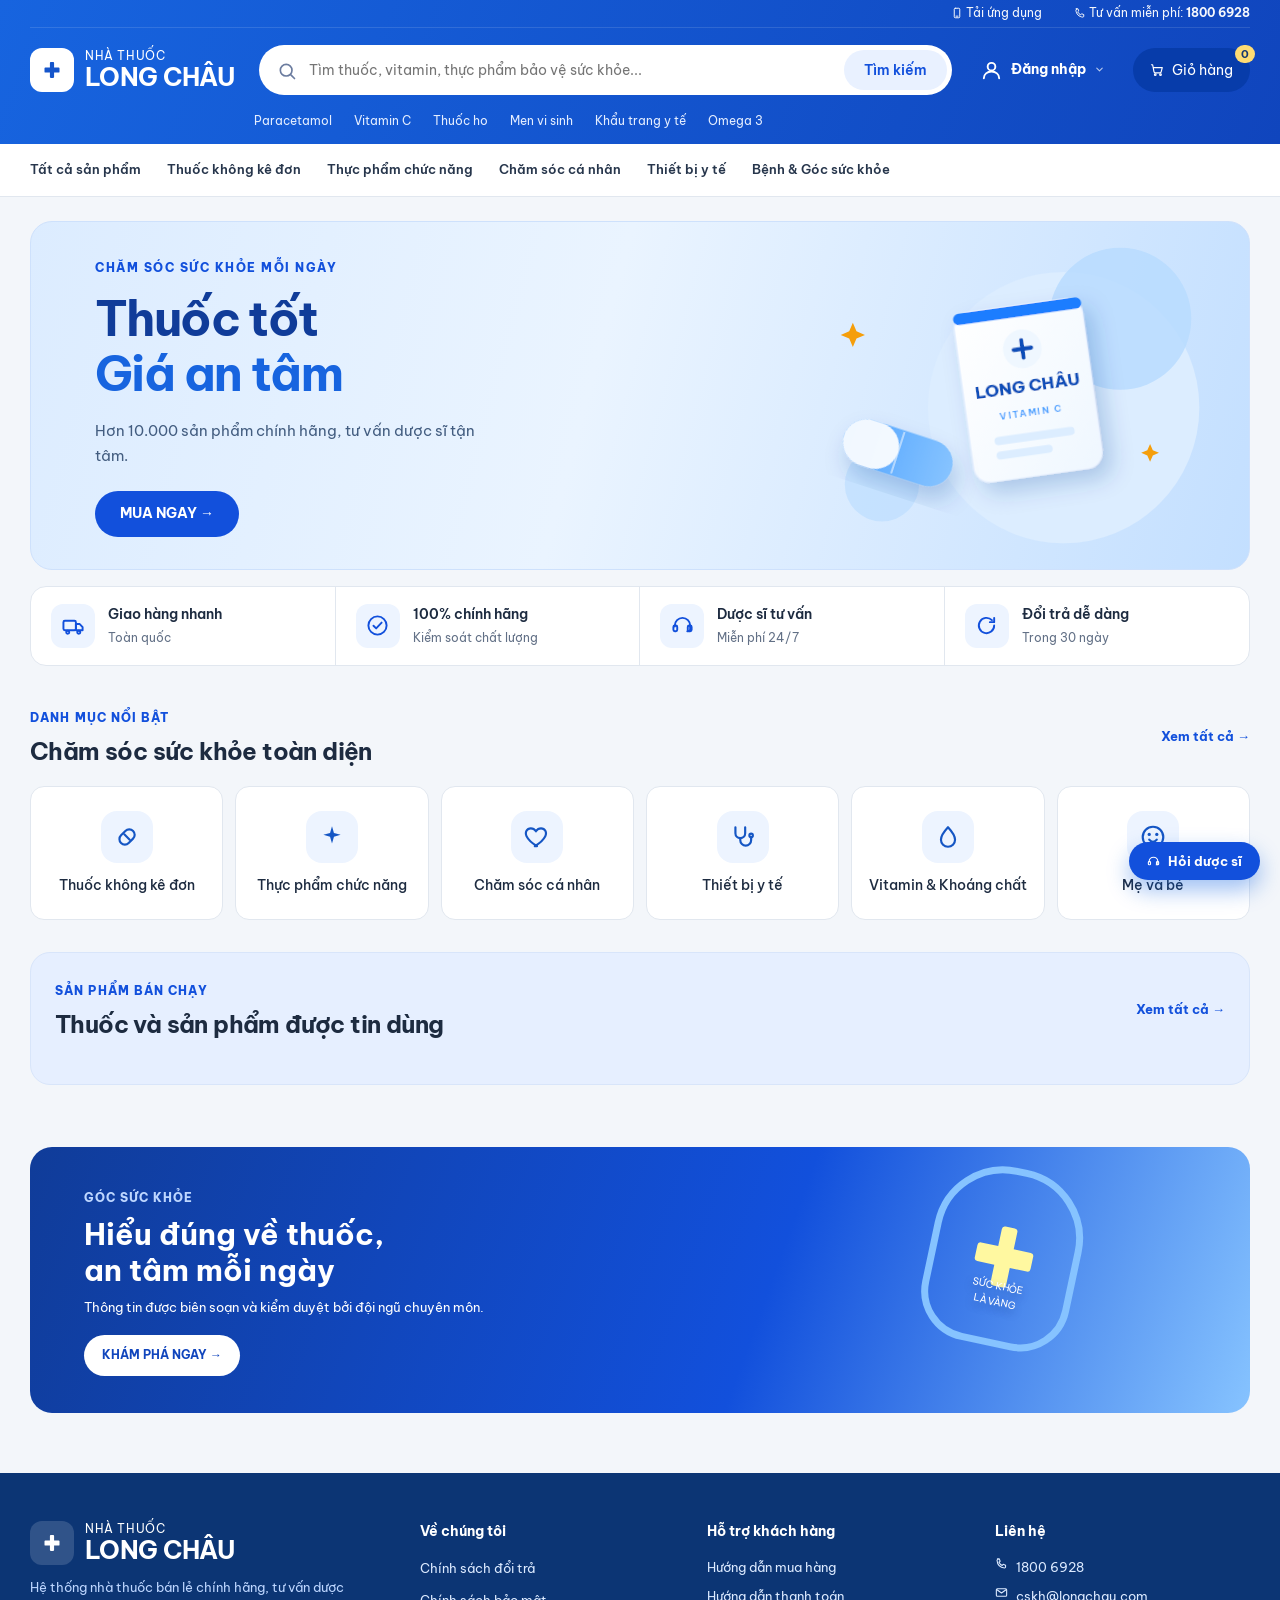
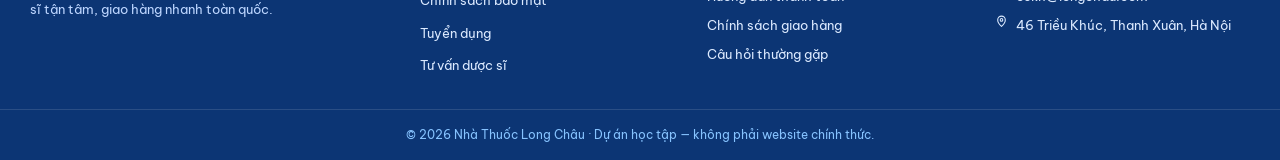
==== commit d3098dcd: "third commit" ====
--- a/identify-service/src/main/resources/static/index.html
+++ b/identify-service/src/main/resources/static/index.html
@@ -12,8 +12,9 @@
     />
     <link rel="stylesheet" href="assets/css/style.css?v=24" />
     <link rel="stylesheet" href="assets/css/refresh.css?v=43" />
+      <link rel="stylesheet" href="assets/css/storefront.css?v=1" />
   </head>
-  <body>
+  <body class="storefront-page">
     <header class="site-header">
       <div class="topline">
         <span><svg class="icon-svg" viewBox="0 0 24 24" fill="none" stroke="currentColor" stroke-width="2" stroke-linecap="round" stroke-linejoin="round" ><rect x="6.5" y="2.5" width="11" height="19" rx="2"/><line x1="10" y1="18.3" x2="14" y2="18.3"/></svg> Tải ứng dụng</span
@@ -278,6 +279,3 @@
 <script src="assets/js/app.js?v=44"></script>
   </body>
 </html>
-
-
-
--- a/identify-service/src/main/resources/static/assets/css/storefront.css
+++ b/identify-service/src/main/resources/static/assets/css/storefront.css
@@ -0,0 +1,37 @@
+/* Reference storefront layout, scoped to the customer home page. */
+.storefront-page { background: #f3f6fa; }
+.storefront-page .wrap { width: min(1220px, calc(100% - 40px)); }
+.storefront-page .topline { max-width: 1220px; margin: auto; height: 28px; }
+.storefront-page .header-main { min-height: 84px; }
+.storefront-page .keywords { padding-bottom: 13px; }
+.storefront-page .hero { margin-top: 24px; }
+.storefront-page .hero-inner { min-height: 343px; padding: 32px 44px; }
+.storefront-page .hero-copy { max-width: 58%; }
+.storefront-page .hero h1 { font-size: 48px; line-height: 1.14; margin: 14px 0 16px; }
+.storefront-page .hero p { max-width: 410px; margin-top: 0; margin-bottom: 22px; }
+.storefront-page .hero-art { width: 420px; max-width: 42%; right: 2%; }
+.storefront-page .benefits { margin-top: 16px; border-radius: 16px; }
+.storefront-page .benefits > div { padding: 17px 20px; }
+.storefront-page .categories { padding-top: 38px; }
+.storefront-page .account-menu { min-width: 0; }
+.storefront-page #accountLabel { max-width: 150px; overflow: hidden; text-overflow: ellipsis; }
+@media (max-width: 900px) {
+  .storefront-page .header-main { gap: 16px; }
+  .storefront-page .hero-inner { min-height: 310px; padding: 30px; }
+  .storefront-page .hero h1 { font-size: 40px; }
+  .storefront-page .hero-art { right: 0; }
+}
+@media (max-width: 600px) {
+  .storefront-page .wrap, .storefront-page .hero { width: calc(100% - 24px); }
+  .storefront-page .header-main { gap: 12px; }
+  .storefront-page .topline { padding: 0 12px; }
+  .storefront-page .hero { margin-top: 16px; }
+  .storefront-page .hero-inner { width: 100%; min-height: 290px; padding: 26px 22px; }
+  .storefront-page .hero-copy { max-width: 100%; position: relative; z-index: 1; }
+  .storefront-page .hero h1 { font-size: 36px; }
+  .storefront-page .hero p { max-width: 260px; font-size: 14px; }
+  .storefront-page .hero-art { opacity: .22; max-width: 65%; right: -20px; }
+  .storefront-page .benefits > div { padding: 14px 10px; }
+  .storefront-page .categories { padding-top: 28px; }
+  .storefront-page #accountLabel { max-width: 100px; }
+}
